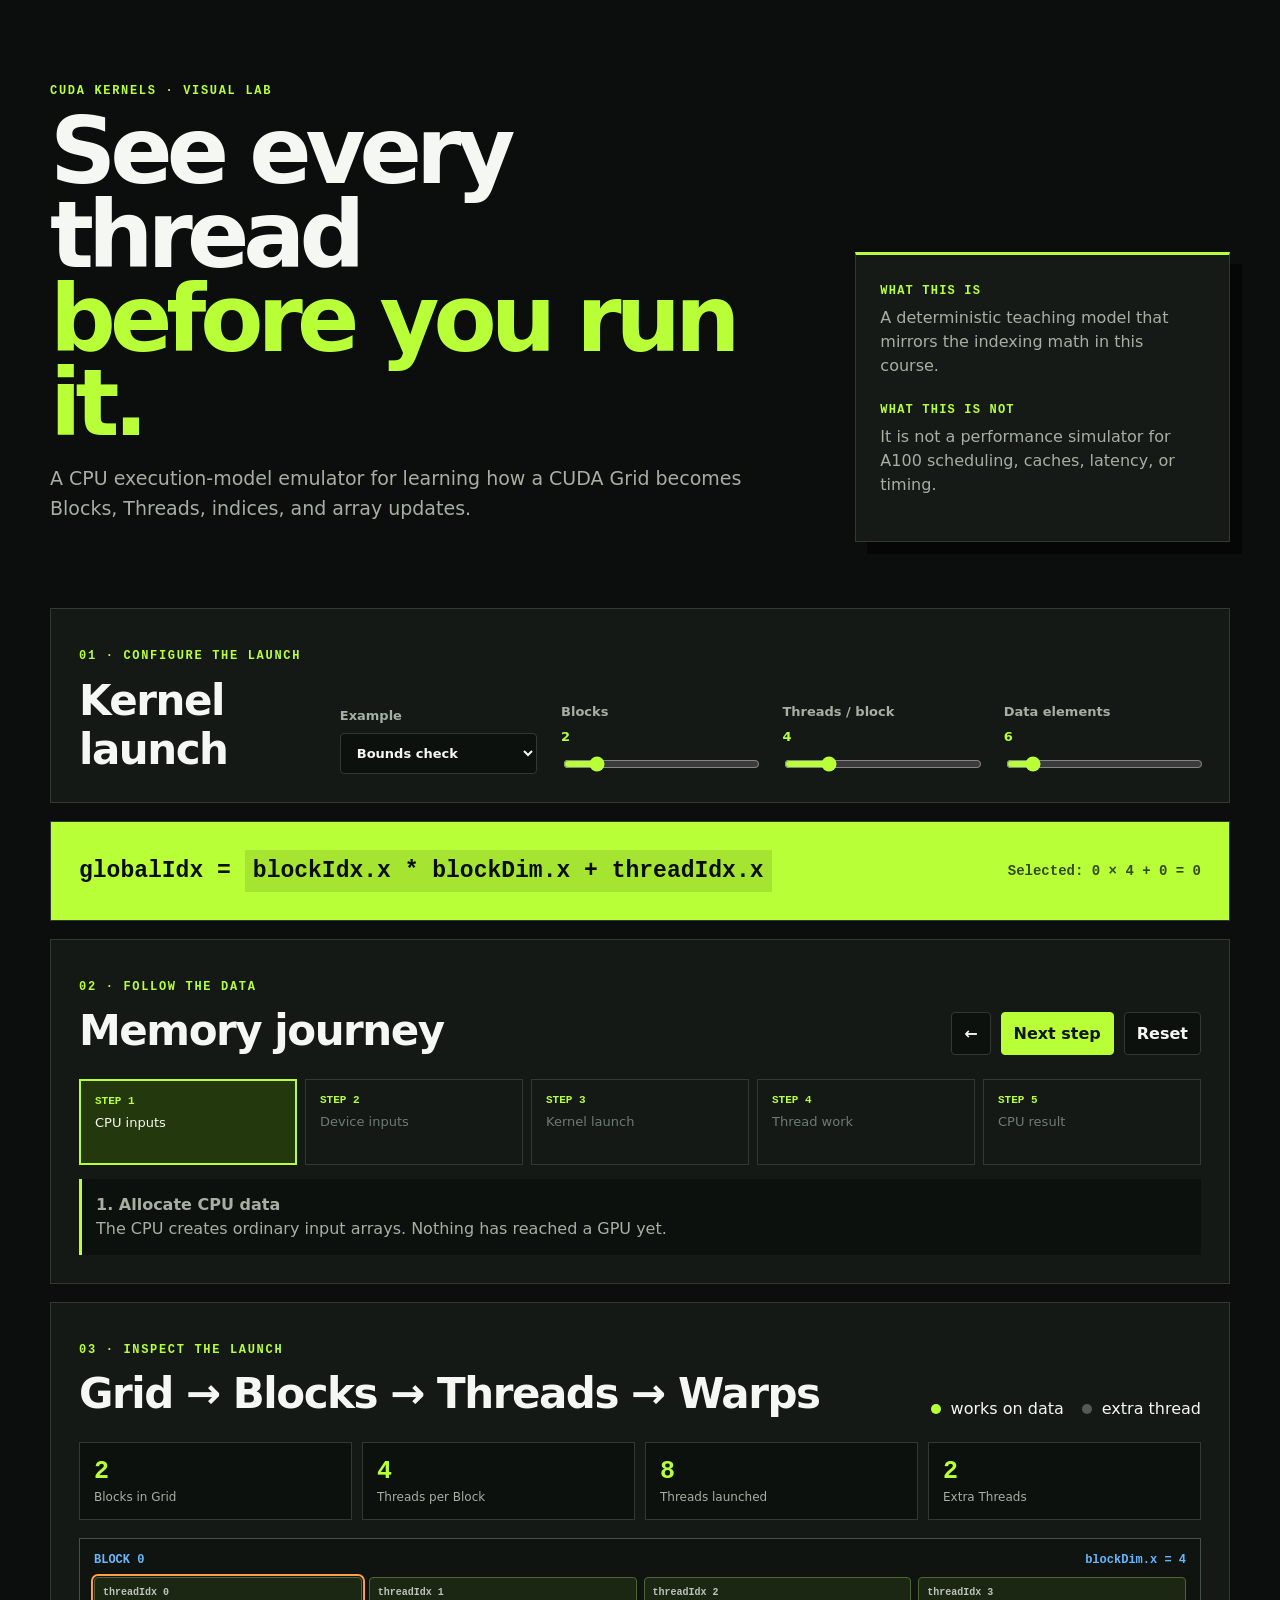
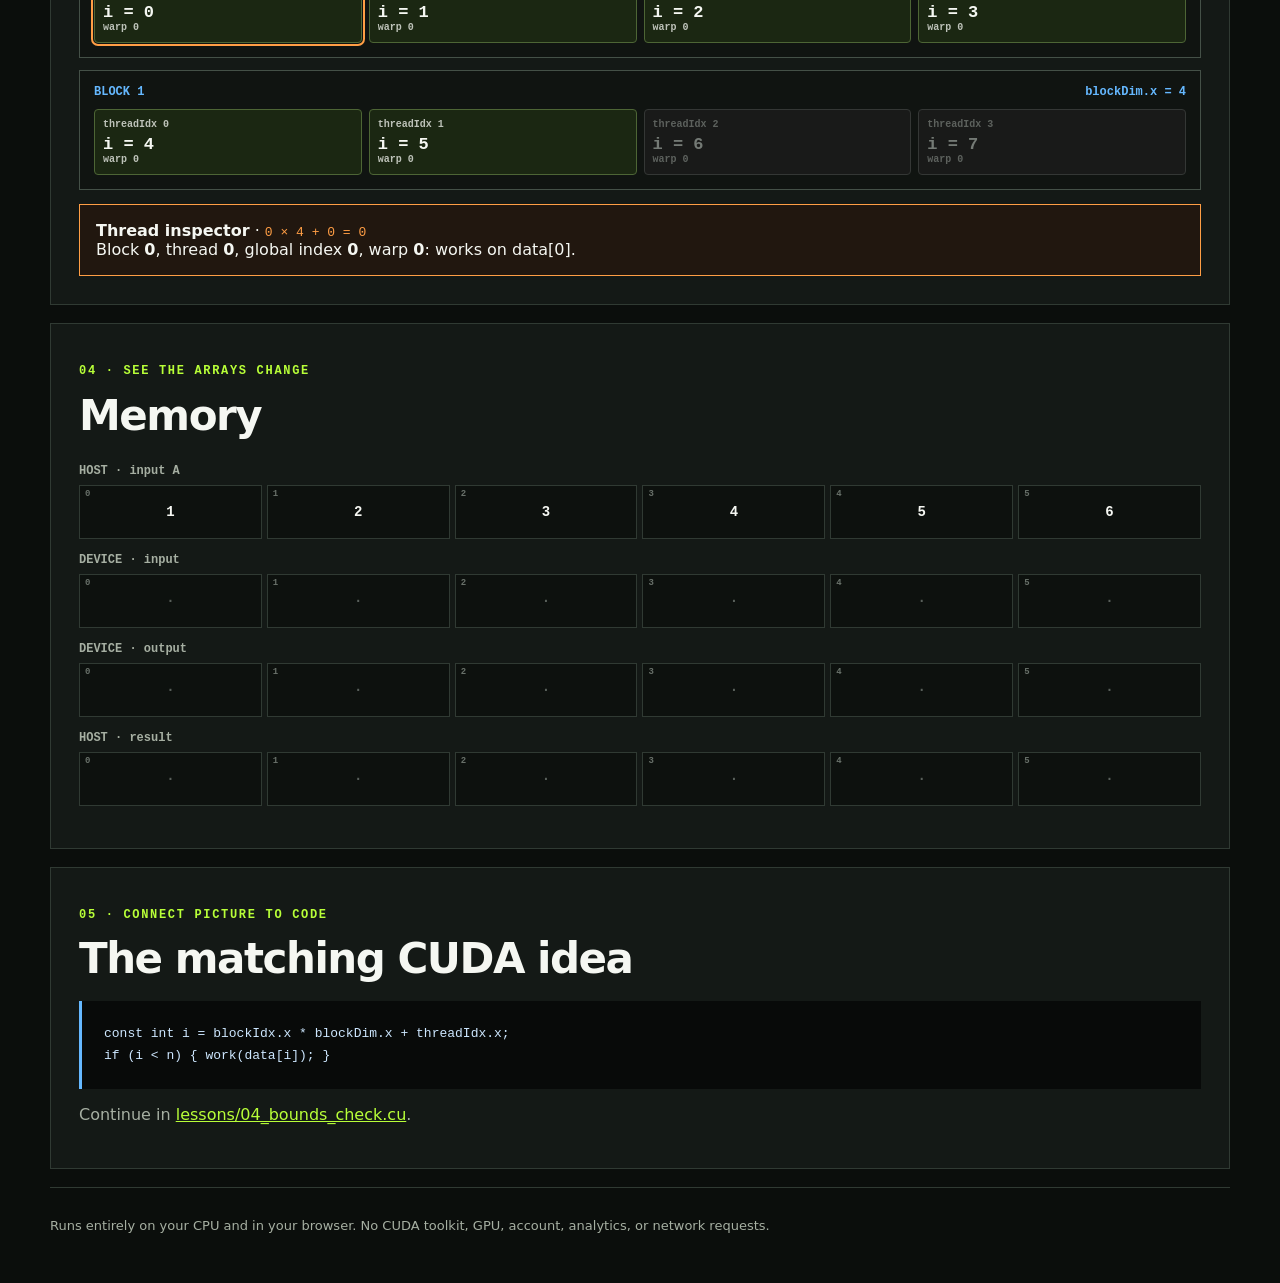
==== visualizer/index.html @ b935546c "feat: add CPU CUDA execution visualizer" ====
<!doctype html>
<html lang="en">
<head>
  <meta charset="utf-8">
  <meta name="viewport" content="width=device-width, initial-scale=1">
  <meta name="description" content="A CPU-only visual guide to CUDA indexing, bounds checks, and memory movement.">
  <title>CUDA Execution Visualizer</title>
  <link rel="stylesheet" href="styles.css">
</head>
<body>
  <header class="hero">
    <div>
      <p class="eyebrow">CUDA KERNELS · VISUAL LAB</p>
      <h1>See every thread<br><span>before you run it.</span></h1>
      <p class="lede">A CPU execution-model emulator for learning how a CUDA Grid becomes Blocks, Threads, indices, and array updates.</p>
    </div>
    <div class="truth-card">
      <strong>What this is</strong>
      <p>A deterministic teaching model that mirrors the indexing math in this course.</p>
      <strong>What this is not</strong>
      <p>It is not a performance simulator for A100 scheduling, caches, latency, or timing.</p>
    </div>
  </header>

  <main>
    <section class="control-panel" aria-labelledby="controls-title">
      <div>
        <p class="section-kicker">01 · Configure the launch</p>
        <h2 id="controls-title">Kernel launch</h2>
      </div>
      <label>Example
        <select id="example">
          <option value="indexing">Global indexing</option>
          <option value="bounds" selected>Bounds check</option>
          <option value="vector-add">Vector addition</option>
          <option value="grid-stride">Grid-stride loop</option>
        </select>
      </label>
      <label>Blocks <output id="blocks-value">2</output>
        <input id="blocks" type="range" min="1" max="8" value="2">
      </label>
      <label>Threads / block <output id="threads-value">4</output>
        <input id="threads" type="range" min="1" max="16" value="4">
      </label>
      <label>Data elements <output id="data-value">6</output>
        <input id="data-size" type="range" min="1" max="48" value="6">
      </label>
    </section>

    <section class="formula-strip" aria-label="CUDA indexing formula">
      <span>globalIdx =</span><code>blockIdx.x * blockDim.x + threadIdx.x</code>
      <div id="formula-example" class="formula-example"></div>
    </section>

    <section class="journey" aria-labelledby="journey-title">
      <div class="section-heading">
        <div><p class="section-kicker">02 · Follow the data</p><h2 id="journey-title">Memory journey</h2></div>
        <div class="step-controls">
          <button id="previous-step" type="button" aria-label="Previous step">←</button>
          <button id="play-step" class="primary" type="button">Next step</button>
          <button id="reset-step" type="button">Reset</button>
        </div>
      </div>
      <ol class="pipeline" id="pipeline"></ol>
      <div class="step-explanation" id="step-explanation" aria-live="polite"></div>
    </section>

    <section class="grid-section" aria-labelledby="grid-title">
      <div class="section-heading">
        <div><p class="section-kicker">03 · Inspect the launch</p><h2 id="grid-title">Grid → Blocks → Threads → Warps</h2></div>
        <div class="legend"><span class="dot active"></span>works on data <span class="dot idle"></span>extra thread</div>
      </div>
      <div class="stats" id="stats"></div>
      <div class="blocks" id="blocks-view"></div>
      <aside class="inspector" id="inspector" aria-live="polite">
        <p>Select a thread to inspect its identifiers and work.</p>
      </aside>
    </section>

    <section class="memory-section" aria-labelledby="memory-title">
      <div class="section-heading">
        <div><p class="section-kicker">04 · See the arrays change</p><h2 id="memory-title">Memory</h2></div>
      </div>
      <div id="memory-view"></div>
    </section>

    <section class="code-section" aria-labelledby="code-title">
      <div><p class="section-kicker">05 · Connect picture to code</p><h2 id="code-title">The matching CUDA idea</h2></div>
      <pre><code id="code-view"></code></pre>
      <p id="lesson-link" class="lesson-link"></p>
    </section>
  </main>

  <footer>Runs entirely on your CPU and in your browser. No CUDA toolkit, GPU, account, analytics, or network requests.</footer>
  <script type="module" src="app.js"></script>
</body>
</html>
---- visualizer/styles.css ----
:root {
  color-scheme: dark;
  --ink: #f5f7f2;
  --muted: #a6afa2;
  --panel: #151a17;
  --line: #303a33;
  --green: #b8ff38;
  --green-dark: #23380d;
  --orange: #ff9e45;
  --blue: #65b8ff;
  --canvas: #0b0e0c;
  font-family: Inter, ui-sans-serif, system-ui, -apple-system, BlinkMacSystemFont, "Segoe UI", sans-serif;
}
* { box-sizing: border-box; }
body { margin: 0; background: var(--canvas); color: var(--ink); }
body::before { content: ""; position: fixed; inset: 0; pointer-events: none; opacity: .25; background-image: linear-gradient(rgba(255,255,255,.025) 1px, transparent 1px), linear-gradient(90deg, rgba(255,255,255,.025) 1px, transparent 1px); background-size: 32px 32px; }
.hero, main, footer { width: min(1180px, calc(100% - 32px)); margin-inline: auto; }
.hero { display: grid; grid-template-columns: 1.6fr .8fr; gap: 56px; align-items: end; padding: 72px 0 48px; }
.eyebrow, .section-kicker { color: var(--green); font: 700 12px/1.2 ui-monospace, monospace; letter-spacing: .14em; text-transform: uppercase; }
h1 { margin: 10px 0 18px; font-size: clamp(48px, 8vw, 92px); line-height: .91; letter-spacing: -.065em; }
h1 span { color: var(--green); }
h2 { margin: 4px 0 0; font-size: clamp(27px, 4vw, 42px); letter-spacing: -.035em; }
.lede { color: var(--muted); max-width: 700px; font-size: 19px; line-height: 1.55; }
.truth-card { border: 1px solid var(--line); border-top: 3px solid var(--green); background: var(--panel); padding: 24px; box-shadow: 12px 12px 0 #050605; }
.truth-card strong { color: var(--green); text-transform: uppercase; font: 700 12px ui-monospace, monospace; letter-spacing: .1em; }
.truth-card p { color: var(--muted); line-height: 1.5; margin: 8px 0 20px; }
section { margin: 18px 0; border: 1px solid var(--line); background: rgba(21,26,23,.94); padding: 28px; }
.control-panel { display: grid; grid-template-columns: 1.2fr repeat(4, 1fr); gap: 24px; align-items: end; }
label { display: grid; gap: 10px; color: var(--muted); font-size: 13px; font-weight: 650; }
output { color: var(--green); float: right; }
select, button { color: var(--ink); background: #0d110e; border: 1px solid var(--line); border-radius: 4px; padding: 11px 12px; font: inherit; }
select:focus, button:focus, input:focus { outline: 2px solid var(--green); outline-offset: 2px; }
input[type="range"] { accent-color: var(--green); width: 100%; }
button { cursor: pointer; font-weight: 700; }
button:hover { border-color: var(--green); }
button.primary { background: var(--green); color: #111609; border-color: var(--green); }
.formula-strip { display: flex; align-items: center; gap: 14px; flex-wrap: wrap; background: var(--green); color: #0a0e07; font: 700 clamp(15px, 2.3vw, 23px) ui-monospace, monospace; }
.formula-strip code { background: rgba(0,0,0,.1); padding: 8px; }
.formula-example { margin-left: auto; font-size: 14px; opacity: .75; }
.section-heading { display: flex; align-items: end; justify-content: space-between; gap: 20px; margin-bottom: 24px; }
.step-controls, .legend { display: flex; align-items: center; gap: 10px; flex-wrap: wrap; }
.pipeline { display: grid; grid-template-columns: repeat(5, 1fr); list-style: none; padding: 0; margin: 0; gap: 8px; }
.pipeline li { min-height: 86px; border: 1px solid var(--line); padding: 14px; color: #707a72; font-size: 13px; }
.pipeline li.complete { border-color: #60723d; color: var(--muted); background: #17200f; }
.pipeline li.current { border: 2px solid var(--green); color: var(--ink); background: var(--green-dark); }
.pipeline .number { display: block; color: var(--green); font: 700 11px ui-monospace, monospace; margin-bottom: 8px; }
.step-explanation { margin-top: 14px; padding: 14px; border-left: 3px solid var(--green); background: #0d110e; color: var(--muted); line-height: 1.5; }
.stats { display: grid; grid-template-columns: repeat(4, 1fr); gap: 10px; margin-bottom: 18px; }
.stat { background: #0d110e; border: 1px solid var(--line); padding: 14px; }
.stat b { display: block; color: var(--green); font: 700 25px ui-monospace, monospace; }
.stat span { color: var(--muted); font-size: 12px; }
.blocks { display: grid; gap: 12px; }
.block { border: 1px solid #445047; padding: 14px; background: #101411; }
.block-header { display: flex; justify-content: space-between; margin-bottom: 10px; font: 700 12px ui-monospace, monospace; color: var(--blue); }
.threads { display: grid; grid-template-columns: repeat(auto-fit, minmax(68px, 1fr)); gap: 7px; }
.thread { min-height: 66px; border: 1px solid #4d6535; background: #1b2712; color: var(--ink); padding: 8px; text-align: left; }
.thread.idle { background: #191a19; border-color: #343735; color: #747a75; }
.thread.selected { outline: 2px solid var(--orange); outline-offset: 1px; }
.thread small, .thread b { display: block; font-family: ui-monospace, monospace; }
.thread small { font-size: 10px; opacity: .75; }
.thread b { font-size: 17px; margin-top: 5px; }
.inspector { margin-top: 14px; border: 1px solid var(--orange); background: #21170f; padding: 16px; min-height: 68px; }
.inspector code { color: var(--orange); }
.dot { width: 10px; height: 10px; display: inline-block; border-radius: 50%; margin-left: 8px; }
.dot.active { background: var(--green); }.dot.idle { background: #545b56; }
.memory-row { margin: 14px 0; }
.memory-label { color: var(--muted); font: 700 12px ui-monospace, monospace; margin-bottom: 7px; }
.cells { display: grid; grid-template-columns: repeat(auto-fit, minmax(48px, 1fr)); gap: 5px; }
.cell { position: relative; min-height: 54px; display: grid; place-items: center; border: 1px solid var(--line); background: #0d110e; font: 700 14px ui-monospace, monospace; }
.cell::after { content: attr(data-index); position: absolute; top: 3px; left: 5px; color: #687069; font-size: 9px; }
.cell.pending { color: #59605b; }.cell.result { border-color: var(--green); color: var(--green); }
pre { margin: 18px 0 0; padding: 22px; overflow: auto; border-left: 3px solid var(--blue); background: #080a09; color: #cde7ff; line-height: 1.7; }
.lesson-link { color: var(--muted); }
.lesson-link a { color: var(--green); }
footer { color: var(--muted); border-top: 1px solid var(--line); padding: 30px 0 50px; font-size: 13px; }
@media (max-width: 900px) { .hero { grid-template-columns: 1fr; gap: 20px; }.control-panel { grid-template-columns: repeat(2, 1fr); }.control-panel > div { grid-column: 1 / -1; }.pipeline { grid-template-columns: 1fr; }.stats { grid-template-columns: repeat(2, 1fr); } }
@media (max-width: 560px) { .hero { padding-top: 42px; }.control-panel { grid-template-columns: 1fr; }.section-heading { align-items: flex-start; flex-direction: column; }.formula-example { width: 100%; margin-left: 0; }.stats { grid-template-columns: 1fr 1fr; } section { padding: 19px; } }
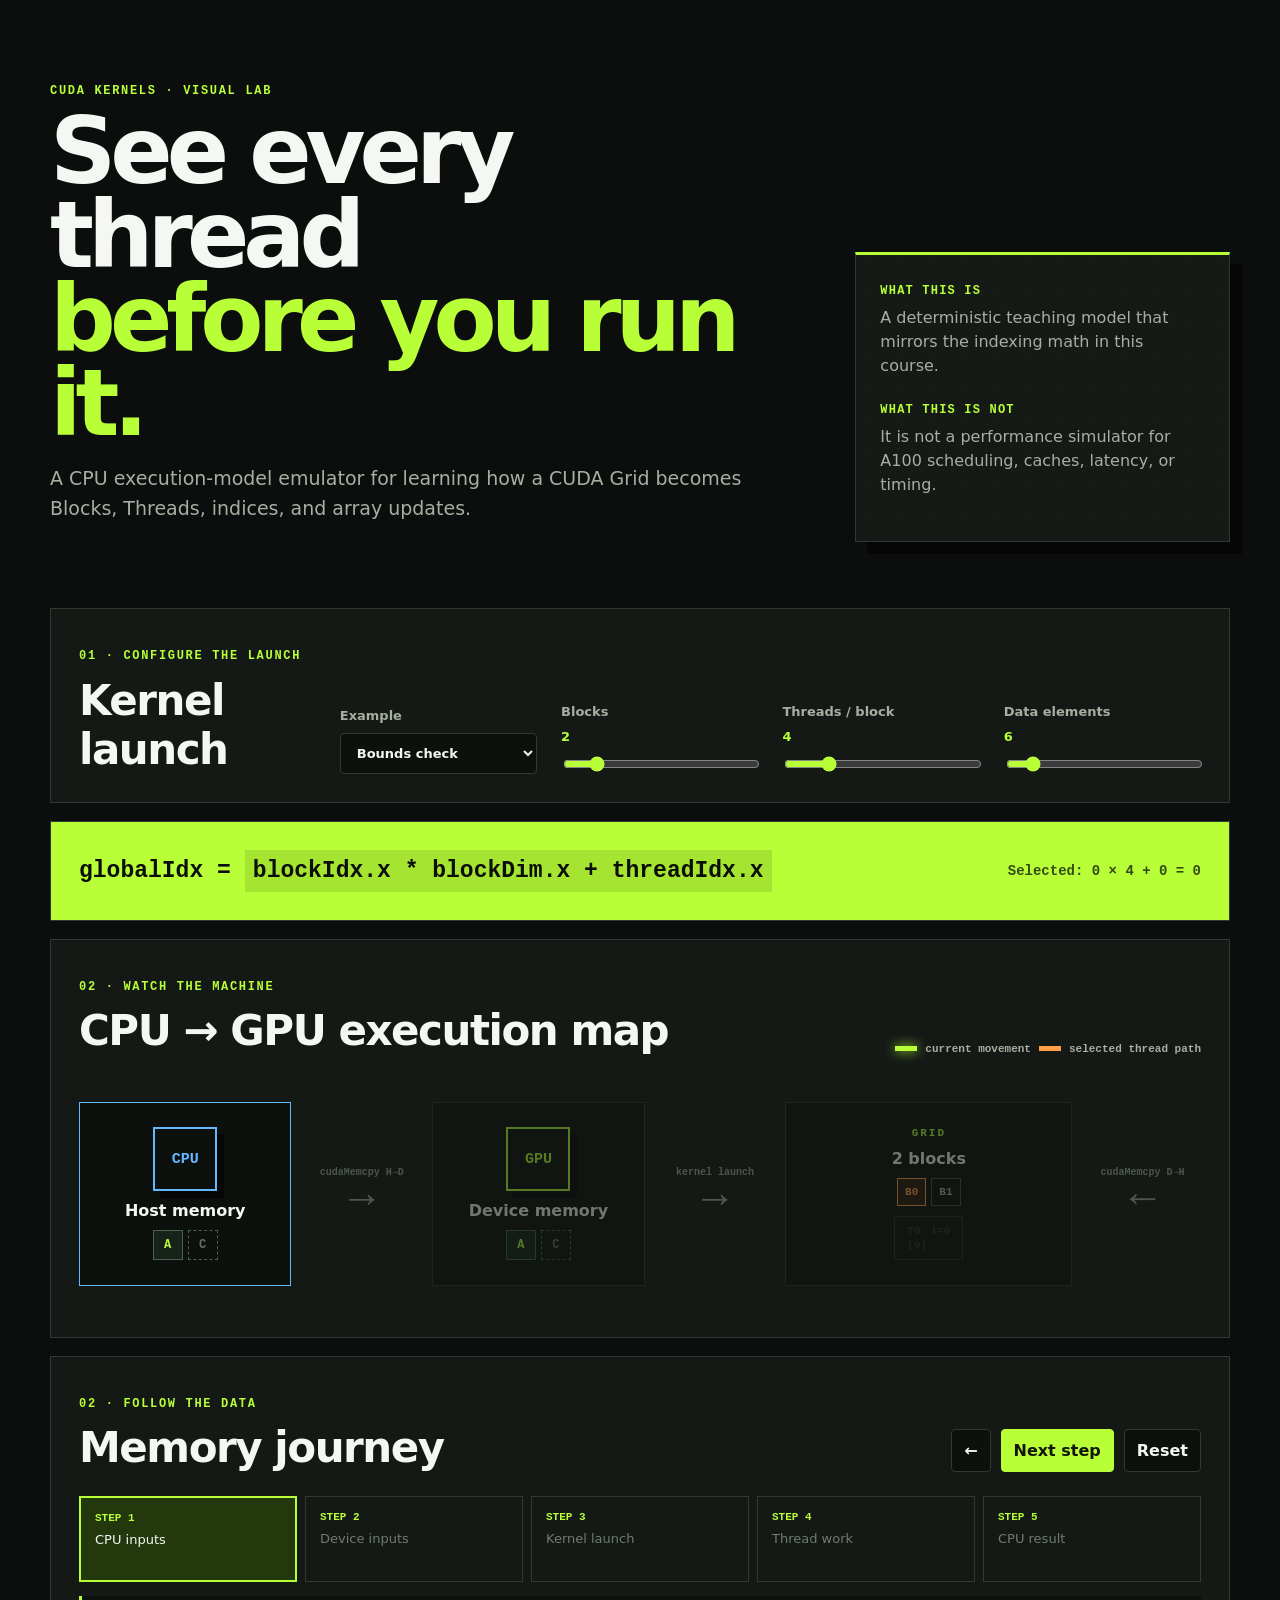
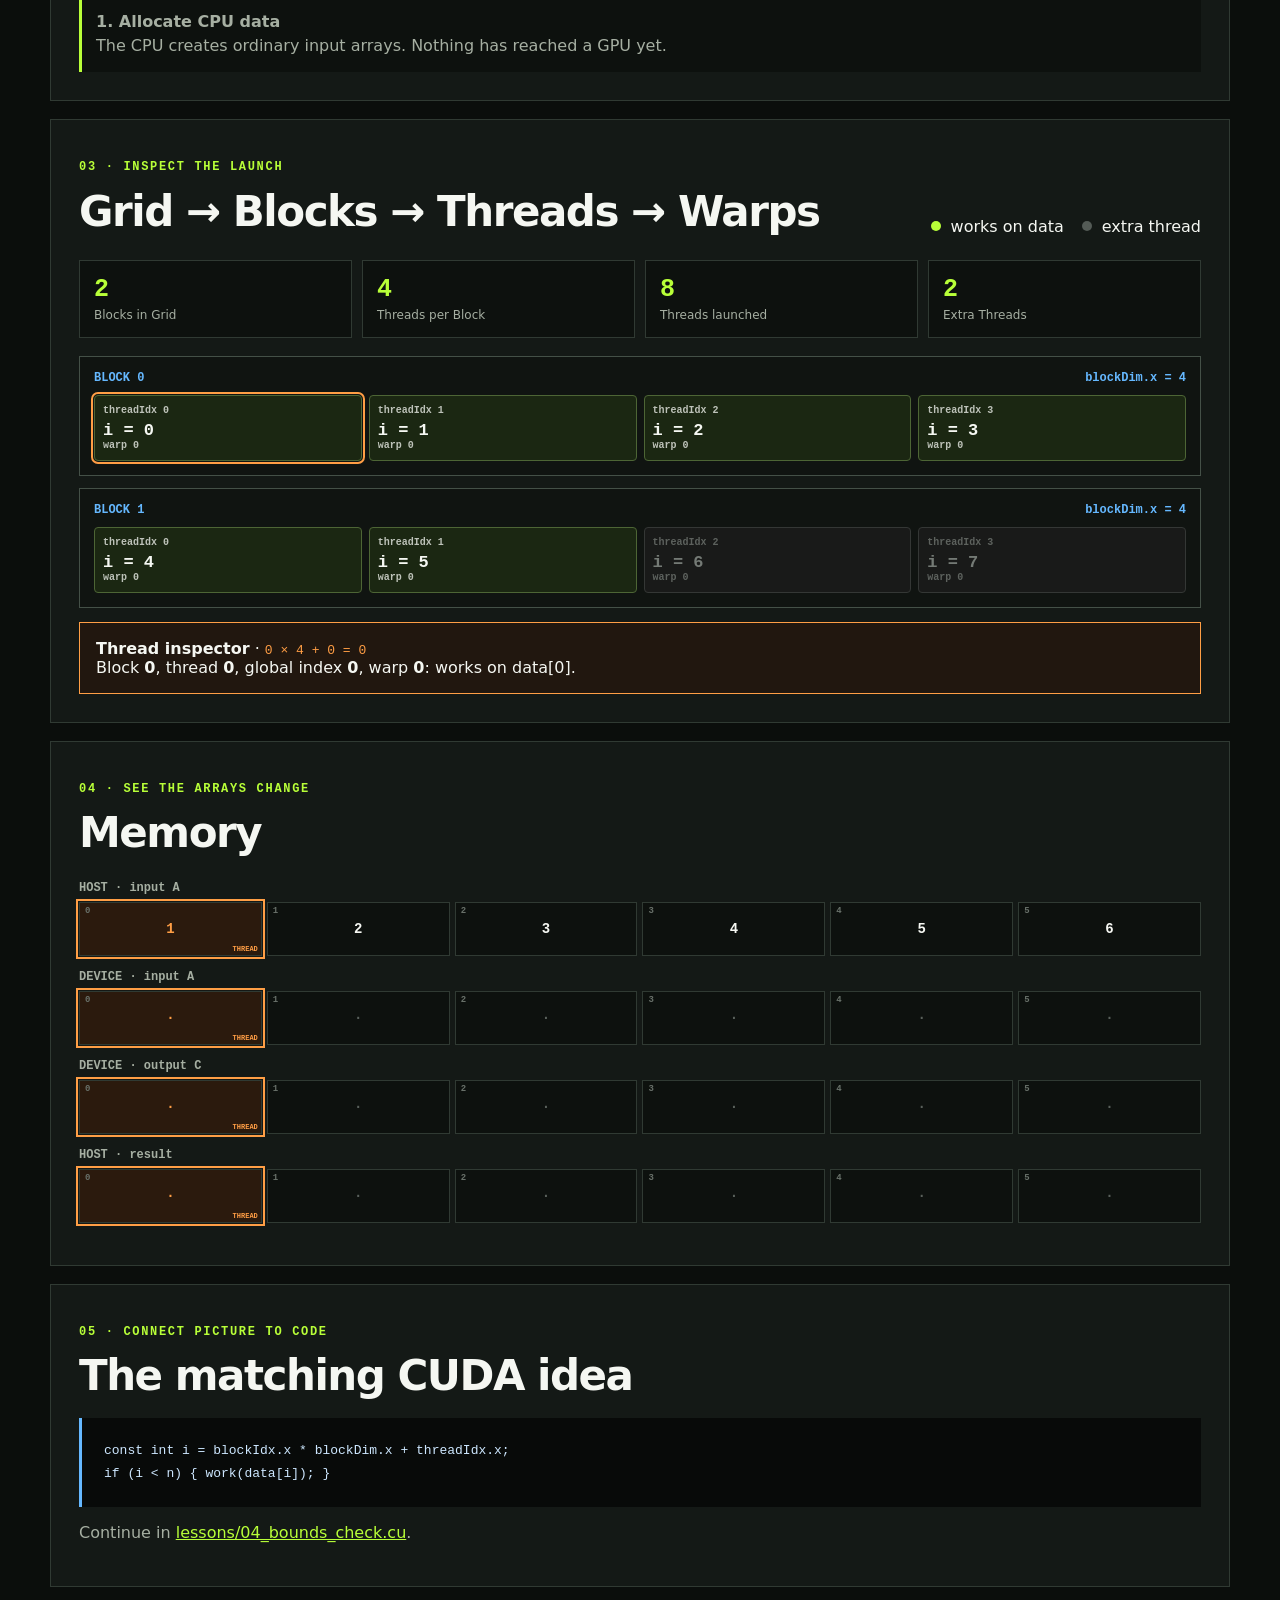
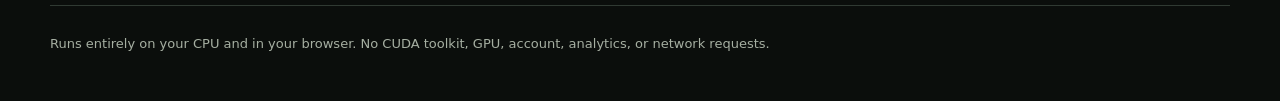
==== commit 6ea6007c: "feat: animate CUDA data and thread flow" ====
--- a/visualizer/index.html
+++ b/visualizer/index.html
@@ -52,6 +52,14 @@
       <div id="formula-example" class="formula-example"></div>
     </section>
 
+    <section class="execution-map" aria-labelledby="map-title">
+      <div class="section-heading">
+        <div><p class="section-kicker">02 · Watch the machine</p><h2 id="map-title">CPU → GPU execution map</h2></div>
+        <div class="visual-key"><span class="pulse-key"></span>current movement <span class="line-key"></span>selected thread path</div>
+      </div>
+      <div class="machine-map" id="machine-map" aria-live="polite"></div>
+    </section>
+
     <section class="journey" aria-labelledby="journey-title">
       <div class="section-heading">
         <div><p class="section-kicker">02 · Follow the data</p><h2 id="journey-title">Memory journey</h2></div>
--- a/visualizer/styles.css
+++ b/visualizer/styles.css
@@ -45,6 +45,35 @@
 .pipeline li.current { border: 2px solid var(--green); color: var(--ink); background: var(--green-dark); }
 .pipeline .number { display: block; color: var(--green); font: 700 11px ui-monospace, monospace; margin-bottom: 8px; }
 .step-explanation { margin-top: 14px; padding: 14px; border-left: 3px solid var(--green); background: #0d110e; color: var(--muted); line-height: 1.5; }
+.visual-key { color: var(--muted); font: 600 11px ui-monospace, monospace; display: flex; align-items: center; gap: 8px; }
+.pulse-key, .line-key { display: inline-block; width: 22px; height: 5px; background: var(--green); box-shadow: 0 0 12px var(--green); }
+.line-key { background: var(--orange); box-shadow: none; }
+.machine-map { display: grid; grid-template-columns: 1fr .55fr 1fr .55fr 1.35fr .55fr; align-items: center; gap: 12px; min-height: 230px; }
+.machine, .map-kernel { min-height: 184px; border: 1px solid var(--line); background: #0d110e; padding: 18px; display: flex; flex-direction: column; align-items: center; justify-content: center; gap: 10px; opacity: .42; transition: opacity .35s, border-color .35s, transform .35s; }
+.cpu-machine { opacity: 1; border-color: var(--blue); }
+.machine.awake, .map-kernel.awake { opacity: 1; border-color: var(--green); box-shadow: inset 0 0 32px rgba(184,255,56,.07); }
+.machine-icon { width: 64px; height: 64px; border: 2px solid currentColor; display: grid; place-items: center; color: var(--blue); font: 800 15px ui-monospace, monospace; box-shadow: 7px 7px 0 #050605; }
+.gpu .machine-icon { color: var(--green); }
+.mini-memory { display: flex; gap: 5px; }
+.mini-memory i { width: 30px; height: 30px; display: grid; place-items: center; background: #172219; border: 1px solid #4b6250; color: var(--green); font: 800 12px ui-monospace, monospace; font-style: normal; }
+.mini-memory .result-mini { color: #667068; border-style: dashed; background: transparent; }
+.mini-memory .result-mini.filled { color: var(--orange); border-color: var(--orange); background: #2d1b0d; animation: result-pop .5s ease; }
+.flow { position: relative; display: flex; flex-direction: column; align-items: center; color: #4d554f; text-align: center; font: 700 10px ui-monospace, monospace; }
+.flow b { font-size: 43px; line-height: 1; }
+.flow::after { content: ""; position: absolute; top: calc(50% + 18px); width: 0; height: 4px; background: var(--green); }
+.flow.active-flow { color: var(--green); text-shadow: 0 0 14px rgba(184,255,56,.5); }
+.flow.active-flow::after { animation: data-travel 1.1s ease-in-out infinite; }
+.map-kernel small { color: var(--green); font: 800 11px ui-monospace, monospace; letter-spacing: .18em; }
+.map-blocks { display: flex; flex-wrap: wrap; justify-content: center; gap: 5px; }
+.map-blocks i { font-style: normal; border: 1px solid #485049; padding: 7px; color: var(--muted); font: 700 11px ui-monospace, monospace; }
+.map-blocks i.chosen { border-color: var(--orange); color: var(--orange); background: #2b1a0d; }
+.map-thread { display: grid; grid-template-columns: auto auto; gap: 2px 10px; opacity: .2; border: 1px solid var(--orange); padding: 8px 12px; color: var(--orange); font: 700 11px ui-monospace, monospace; }
+.map-thread em { grid-column: 1 / -1; font-style: normal; color: var(--muted); }
+.map-thread.awake { opacity: 1; }
+.map-thread.executing { animation: thread-work .8s ease-in-out infinite alternate; }
+@keyframes data-travel { 0% { width: 0; transform: translateX(-25px); } 55% { width: 45px; } 100% { width: 0; transform: translateX(25px); } }
+@keyframes thread-work { to { transform: translateY(-3px); box-shadow: 0 0 18px rgba(255,158,69,.35); } }
+@keyframes result-pop { 50% { transform: scale(1.25); } }
 .stats { display: grid; grid-template-columns: repeat(4, 1fr); gap: 10px; margin-bottom: 18px; }
 .stat { background: #0d110e; border: 1px solid var(--line); padding: 14px; }
 .stat b { display: block; color: var(--green); font: 700 25px ui-monospace, monospace; }
@@ -69,9 +98,11 @@
 .cell { position: relative; min-height: 54px; display: grid; place-items: center; border: 1px solid var(--line); background: #0d110e; font: 700 14px ui-monospace, monospace; }
 .cell::after { content: attr(data-index); position: absolute; top: 3px; left: 5px; color: #687069; font-size: 9px; }
 .cell.pending { color: #59605b; }.cell.result { border-color: var(--green); color: var(--green); }
+.cell.thread-target { outline: 2px solid var(--orange); outline-offset: 1px; background: #2b1a0d; color: var(--orange); z-index: 1; }
+.cell.thread-target::before { content: "THREAD"; position: absolute; bottom: 2px; right: 3px; font-size: 7px; color: var(--orange); }
 pre { margin: 18px 0 0; padding: 22px; overflow: auto; border-left: 3px solid var(--blue); background: #080a09; color: #cde7ff; line-height: 1.7; }
 .lesson-link { color: var(--muted); }
 .lesson-link a { color: var(--green); }
 footer { color: var(--muted); border-top: 1px solid var(--line); padding: 30px 0 50px; font-size: 13px; }
-@media (max-width: 900px) { .hero { grid-template-columns: 1fr; gap: 20px; }.control-panel { grid-template-columns: repeat(2, 1fr); }.control-panel > div { grid-column: 1 / -1; }.pipeline { grid-template-columns: 1fr; }.stats { grid-template-columns: repeat(2, 1fr); } }
+@media (max-width: 900px) { .hero { grid-template-columns: 1fr; gap: 20px; }.control-panel { grid-template-columns: repeat(2, 1fr); }.control-panel > div { grid-column: 1 / -1; }.machine-map { grid-template-columns: 1fr; }.flow { min-height: 55px; justify-content: center; }.flow b { transform: rotate(90deg); }.flow.reverse b { transform: rotate(-90deg); }.pipeline { grid-template-columns: 1fr; }.stats { grid-template-columns: repeat(2, 1fr); } }
 @media (max-width: 560px) { .hero { padding-top: 42px; }.control-panel { grid-template-columns: 1fr; }.section-heading { align-items: flex-start; flex-direction: column; }.formula-example { width: 100%; margin-left: 0; }.stats { grid-template-columns: 1fr 1fr; } section { padding: 19px; } }
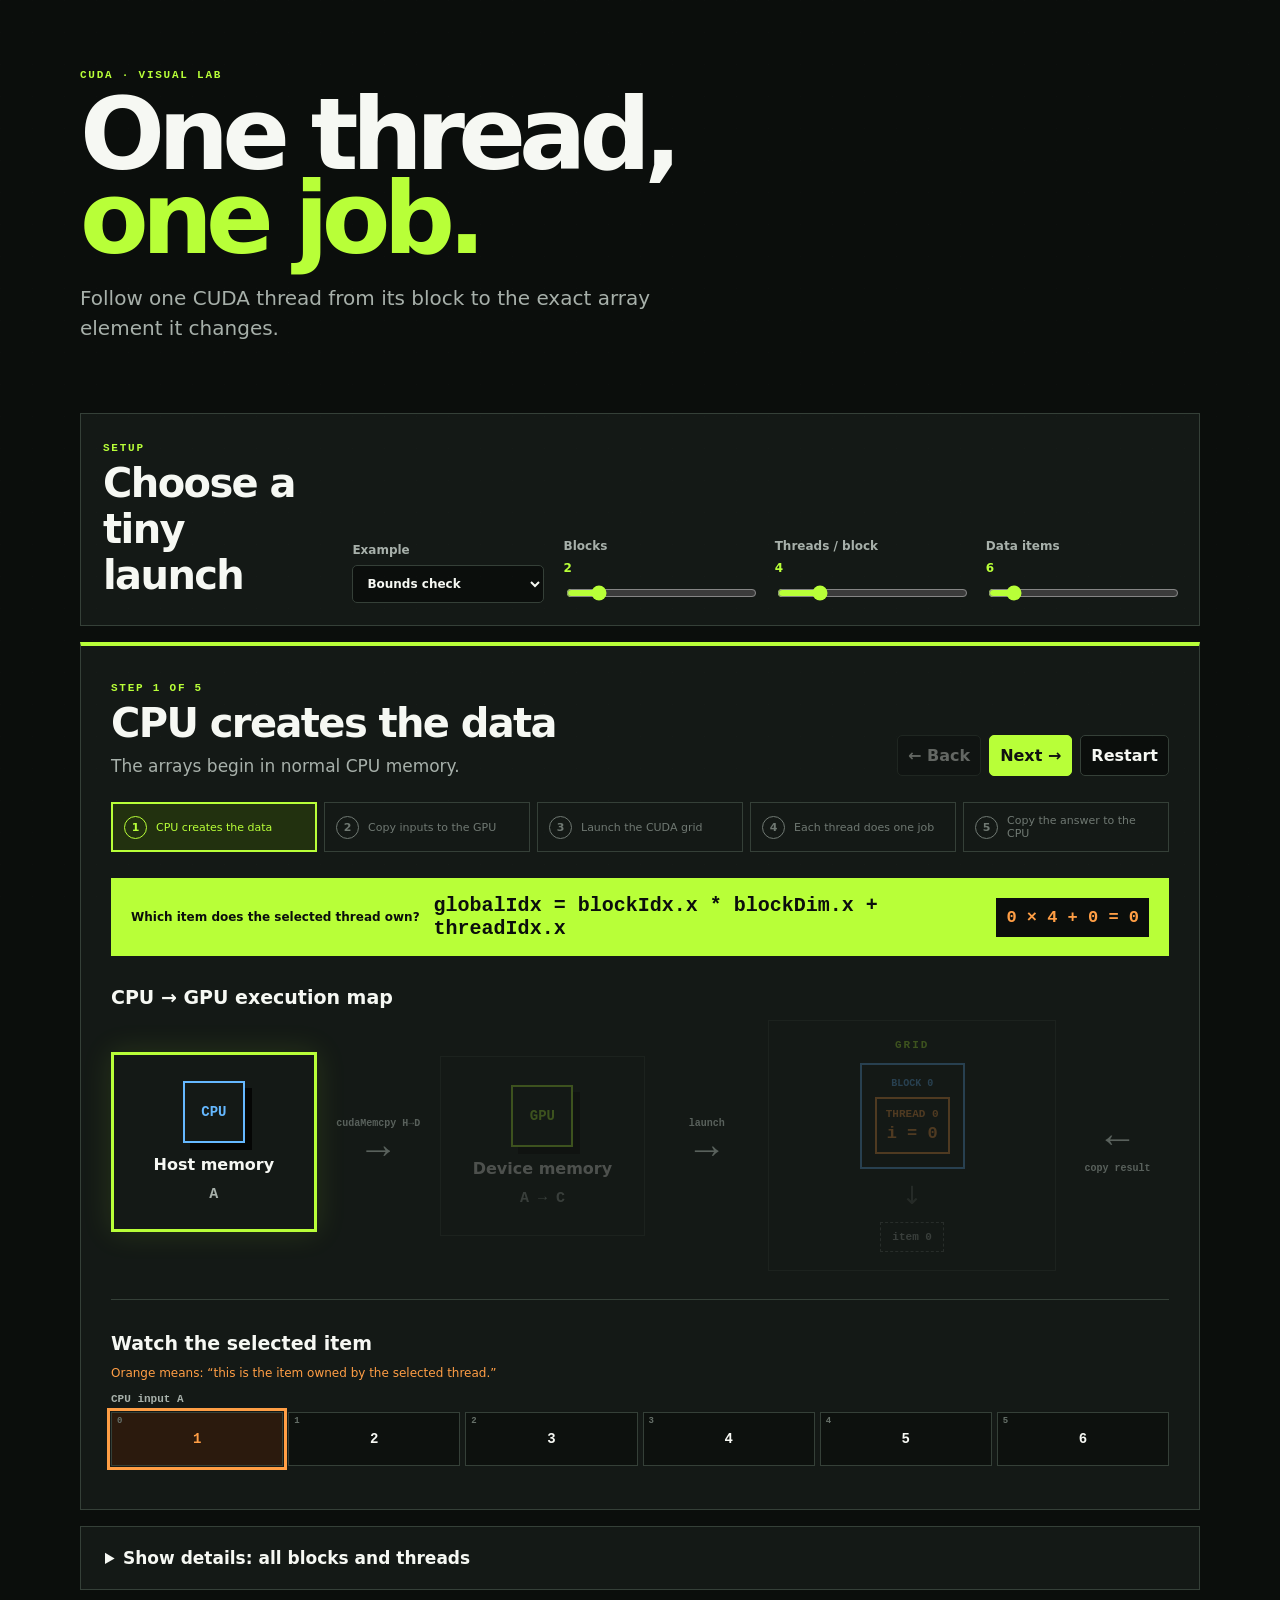
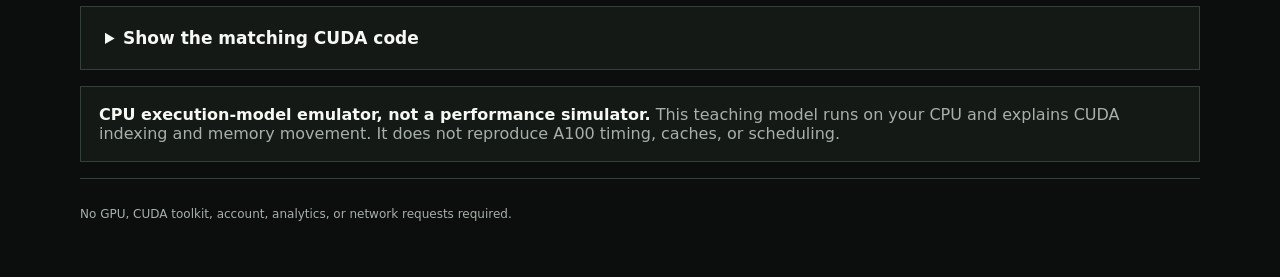
==== commit 0bcf314c: "refactor: simplify CUDA visualizer learning flow" ====
--- a/visualizer/index.html
+++ b/visualizer/index.html
@@ -4,30 +4,19 @@
   <meta charset="utf-8">
   <meta name="viewport" content="width=device-width, initial-scale=1">
   <meta name="description" content="A CPU-only visual guide to CUDA indexing, bounds checks, and memory movement.">
-  <title>CUDA Execution Visualizer</title>
+  <title>CUDA Thread Visualizer</title>
   <link rel="stylesheet" href="styles.css">
 </head>
 <body>
   <header class="hero">
-    <div>
-      <p class="eyebrow">CUDA KERNELS · VISUAL LAB</p>
-      <h1>See every thread<br><span>before you run it.</span></h1>
-      <p class="lede">A CPU execution-model emulator for learning how a CUDA Grid becomes Blocks, Threads, indices, and array updates.</p>
-    </div>
-    <div class="truth-card">
-      <strong>What this is</strong>
-      <p>A deterministic teaching model that mirrors the indexing math in this course.</p>
-      <strong>What this is not</strong>
-      <p>It is not a performance simulator for A100 scheduling, caches, latency, or timing.</p>
-    </div>
+    <p class="eyebrow">CUDA · VISUAL LAB</p>
+    <h1>One thread,<br><span>one job.</span></h1>
+    <p>Follow one CUDA thread from its block to the exact array element it changes.</p>
   </header>
 
   <main>
-    <section class="control-panel" aria-labelledby="controls-title">
-      <div>
-        <p class="section-kicker">01 · Configure the launch</p>
-        <h2 id="controls-title">Kernel launch</h2>
-      </div>
+    <section class="controls" aria-labelledby="controls-title">
+      <div><span class="step-label">SETUP</span><h2 id="controls-title">Choose a tiny launch</h2></div>
       <label>Example
         <select id="example">
           <option value="indexing">Global indexing</option>
@@ -36,70 +25,68 @@
           <option value="grid-stride">Grid-stride loop</option>
         </select>
       </label>
-      <label>Blocks <output id="blocks-value">2</output>
-        <input id="blocks" type="range" min="1" max="8" value="2">
-      </label>
-      <label>Threads / block <output id="threads-value">4</output>
-        <input id="threads" type="range" min="1" max="16" value="4">
-      </label>
-      <label>Data elements <output id="data-value">6</output>
-        <input id="data-size" type="range" min="1" max="48" value="6">
-      </label>
+      <label>Blocks <output id="blocks-value">2</output><input id="blocks" type="range" min="1" max="8" value="2"></label>
+      <label>Threads / block <output id="threads-value">4</output><input id="threads" type="range" min="1" max="16" value="4"></label>
+      <label>Data items <output id="data-value">6</output><input id="data-size" type="range" min="1" max="48" value="6"></label>
     </section>
 
-    <section class="formula-strip" aria-label="CUDA indexing formula">
-      <span>globalIdx =</span><code>blockIdx.x * blockDim.x + threadIdx.x</code>
-      <div id="formula-example" class="formula-example"></div>
+    <section id="story-canvas" class="story-canvas" aria-labelledby="step-title">
+      <div class="story-top">
+        <div>
+          <span class="step-label" id="step-number">STEP 1 OF 5</span>
+          <h2 id="step-title">CPU creates the data</h2>
+          <p id="step-explanation" aria-live="polite"></p>
+        </div>
+        <div class="step-controls">
+          <button id="previous-step" type="button" aria-label="Previous step">← Back</button>
+          <button id="play-step" class="primary" type="button">Next →</button>
+          <button id="reset-step" type="button">Restart</button>
+        </div>
+      </div>
+
+      <ol class="pipeline" id="pipeline" aria-label="Five execution steps"></ol>
+
+      <div class="big-formula">
+        <span>Which item does the selected thread own?</span>
+        <code>globalIdx = blockIdx.x * blockDim.x + threadIdx.x</code>
+        <strong id="formula-example"></strong>
+      </div>
+
+      <h3>CPU → GPU execution map</h3>
+      <div class="machine-map" id="machine-map" aria-live="polite"></div>
+
+      <div class="memory-story">
+        <h3>Watch the selected item</h3>
+        <p class="hint">Orange means: “this is the item owned by the selected thread.”</p>
+        <div id="memory-view"></div>
+      </div>
     </section>
 
-    <section class="execution-map" aria-labelledby="map-title">
-      <div class="section-heading">
-        <div><p class="section-kicker">02 · Watch the machine</p><h2 id="map-title">CPU → GPU execution map</h2></div>
-        <div class="visual-key"><span class="pulse-key"></span>current movement <span class="line-key"></span>selected thread path</div>
+    <details class="details-panel">
+      <summary>Show details: all blocks and threads</summary>
+      <div class="details-body">
+        <div class="details-heading">
+          <div><span class="step-label">EXPLORE</span><h2>Click a different thread</h2></div>
+          <div class="legend"><span class="dot active"></span>does work <span class="dot idle"></span>extra</div>
+        </div>
+        <div class="stats" id="stats"></div>
+        <div class="blocks" id="blocks-view"></div>
+        <aside class="inspector" id="inspector"><p>Select a thread to inspect it.</p></aside>
       </div>
-      <div class="machine-map" id="machine-map" aria-live="polite"></div>
-    </section>
+    </details>
 
-    <section class="journey" aria-labelledby="journey-title">
-      <div class="section-heading">
-        <div><p class="section-kicker">02 · Follow the data</p><h2 id="journey-title">Memory journey</h2></div>
-        <div class="step-controls">
-          <button id="previous-step" type="button" aria-label="Previous step">←</button>
-          <button id="play-step" class="primary" type="button">Next step</button>
-          <button id="reset-step" type="button">Reset</button>
-        </div>
+    <details class="details-panel code-details">
+      <summary>Show the matching CUDA code</summary>
+      <div class="details-body">
+        <pre><code id="code-view"></code></pre>
+        <p id="lesson-link" class="lesson-link"></p>
       </div>
-      <ol class="pipeline" id="pipeline"></ol>
-      <div class="step-explanation" id="step-explanation" aria-live="polite"></div>
-    </section>
+    </details>
 
-    <section class="grid-section" aria-labelledby="grid-title">
-      <div class="section-heading">
-        <div><p class="section-kicker">03 · Inspect the launch</p><h2 id="grid-title">Grid → Blocks → Threads → Warps</h2></div>
-        <div class="legend"><span class="dot active"></span>works on data <span class="dot idle"></span>extra thread</div>
-      </div>
-      <div class="stats" id="stats"></div>
-      <div class="blocks" id="blocks-view"></div>
-      <aside class="inspector" id="inspector" aria-live="polite">
-        <p>Select a thread to inspect its identifiers and work.</p>
-      </aside>
-    </section>
-
-    <section class="memory-section" aria-labelledby="memory-title">
-      <div class="section-heading">
-        <div><p class="section-kicker">04 · See the arrays change</p><h2 id="memory-title">Memory</h2></div>
-      </div>
-      <div id="memory-view"></div>
-    </section>
-
-    <section class="code-section" aria-labelledby="code-title">
-      <div><p class="section-kicker">05 · Connect picture to code</p><h2 id="code-title">The matching CUDA idea</h2></div>
-      <pre><code id="code-view"></code></pre>
-      <p id="lesson-link" class="lesson-link"></p>
-    </section>
+    <aside class="truth-note"><strong>CPU execution-model emulator, not a performance simulator.</strong> This teaching model runs on your CPU and explains CUDA indexing and memory movement. It does not reproduce A100 timing, caches, or scheduling.</aside>
   </main>
 
-  <footer>Runs entirely on your CPU and in your browser. No CUDA toolkit, GPU, account, analytics, or network requests.</footer>
+  <footer>No GPU, CUDA toolkit, account, analytics, or network requests required.</footer>
   <script type="module" src="app.js"></script>
 </body>
 </html>
--- a/visualizer/styles.css
+++ b/visualizer/styles.css
@@ -1,108 +1 @@
-:root {
-  color-scheme: dark;
-  --ink: #f5f7f2;
-  --muted: #a6afa2;
-  --panel: #151a17;
-  --line: #303a33;
-  --green: #b8ff38;
-  --green-dark: #23380d;
-  --orange: #ff9e45;
-  --blue: #65b8ff;
-  --canvas: #0b0e0c;
-  font-family: Inter, ui-sans-serif, system-ui, -apple-system, BlinkMacSystemFont, "Segoe UI", sans-serif;
-}
-* { box-sizing: border-box; }
-body { margin: 0; background: var(--canvas); color: var(--ink); }
-body::before { content: ""; position: fixed; inset: 0; pointer-events: none; opacity: .25; background-image: linear-gradient(rgba(255,255,255,.025) 1px, transparent 1px), linear-gradient(90deg, rgba(255,255,255,.025) 1px, transparent 1px); background-size: 32px 32px; }
-.hero, main, footer { width: min(1180px, calc(100% - 32px)); margin-inline: auto; }
-.hero { display: grid; grid-template-columns: 1.6fr .8fr; gap: 56px; align-items: end; padding: 72px 0 48px; }
-.eyebrow, .section-kicker { color: var(--green); font: 700 12px/1.2 ui-monospace, monospace; letter-spacing: .14em; text-transform: uppercase; }
-h1 { margin: 10px 0 18px; font-size: clamp(48px, 8vw, 92px); line-height: .91; letter-spacing: -.065em; }
-h1 span { color: var(--green); }
-h2 { margin: 4px 0 0; font-size: clamp(27px, 4vw, 42px); letter-spacing: -.035em; }
-.lede { color: var(--muted); max-width: 700px; font-size: 19px; line-height: 1.55; }
-.truth-card { border: 1px solid var(--line); border-top: 3px solid var(--green); background: var(--panel); padding: 24px; box-shadow: 12px 12px 0 #050605; }
-.truth-card strong { color: var(--green); text-transform: uppercase; font: 700 12px ui-monospace, monospace; letter-spacing: .1em; }
-.truth-card p { color: var(--muted); line-height: 1.5; margin: 8px 0 20px; }
-section { margin: 18px 0; border: 1px solid var(--line); background: rgba(21,26,23,.94); padding: 28px; }
-.control-panel { display: grid; grid-template-columns: 1.2fr repeat(4, 1fr); gap: 24px; align-items: end; }
-label { display: grid; gap: 10px; color: var(--muted); font-size: 13px; font-weight: 650; }
-output { color: var(--green); float: right; }
-select, button { color: var(--ink); background: #0d110e; border: 1px solid var(--line); border-radius: 4px; padding: 11px 12px; font: inherit; }
-select:focus, button:focus, input:focus { outline: 2px solid var(--green); outline-offset: 2px; }
-input[type="range"] { accent-color: var(--green); width: 100%; }
-button { cursor: pointer; font-weight: 700; }
-button:hover { border-color: var(--green); }
-button.primary { background: var(--green); color: #111609; border-color: var(--green); }
-.formula-strip { display: flex; align-items: center; gap: 14px; flex-wrap: wrap; background: var(--green); color: #0a0e07; font: 700 clamp(15px, 2.3vw, 23px) ui-monospace, monospace; }
-.formula-strip code { background: rgba(0,0,0,.1); padding: 8px; }
-.formula-example { margin-left: auto; font-size: 14px; opacity: .75; }
-.section-heading { display: flex; align-items: end; justify-content: space-between; gap: 20px; margin-bottom: 24px; }
-.step-controls, .legend { display: flex; align-items: center; gap: 10px; flex-wrap: wrap; }
-.pipeline { display: grid; grid-template-columns: repeat(5, 1fr); list-style: none; padding: 0; margin: 0; gap: 8px; }
-.pipeline li { min-height: 86px; border: 1px solid var(--line); padding: 14px; color: #707a72; font-size: 13px; }
-.pipeline li.complete { border-color: #60723d; color: var(--muted); background: #17200f; }
-.pipeline li.current { border: 2px solid var(--green); color: var(--ink); background: var(--green-dark); }
-.pipeline .number { display: block; color: var(--green); font: 700 11px ui-monospace, monospace; margin-bottom: 8px; }
-.step-explanation { margin-top: 14px; padding: 14px; border-left: 3px solid var(--green); background: #0d110e; color: var(--muted); line-height: 1.5; }
-.visual-key { color: var(--muted); font: 600 11px ui-monospace, monospace; display: flex; align-items: center; gap: 8px; }
-.pulse-key, .line-key { display: inline-block; width: 22px; height: 5px; background: var(--green); box-shadow: 0 0 12px var(--green); }
-.line-key { background: var(--orange); box-shadow: none; }
-.machine-map { display: grid; grid-template-columns: 1fr .55fr 1fr .55fr 1.35fr .55fr; align-items: center; gap: 12px; min-height: 230px; }
-.machine, .map-kernel { min-height: 184px; border: 1px solid var(--line); background: #0d110e; padding: 18px; display: flex; flex-direction: column; align-items: center; justify-content: center; gap: 10px; opacity: .42; transition: opacity .35s, border-color .35s, transform .35s; }
-.cpu-machine { opacity: 1; border-color: var(--blue); }
-.machine.awake, .map-kernel.awake { opacity: 1; border-color: var(--green); box-shadow: inset 0 0 32px rgba(184,255,56,.07); }
-.machine-icon { width: 64px; height: 64px; border: 2px solid currentColor; display: grid; place-items: center; color: var(--blue); font: 800 15px ui-monospace, monospace; box-shadow: 7px 7px 0 #050605; }
-.gpu .machine-icon { color: var(--green); }
-.mini-memory { display: flex; gap: 5px; }
-.mini-memory i { width: 30px; height: 30px; display: grid; place-items: center; background: #172219; border: 1px solid #4b6250; color: var(--green); font: 800 12px ui-monospace, monospace; font-style: normal; }
-.mini-memory .result-mini { color: #667068; border-style: dashed; background: transparent; }
-.mini-memory .result-mini.filled { color: var(--orange); border-color: var(--orange); background: #2d1b0d; animation: result-pop .5s ease; }
-.flow { position: relative; display: flex; flex-direction: column; align-items: center; color: #4d554f; text-align: center; font: 700 10px ui-monospace, monospace; }
-.flow b { font-size: 43px; line-height: 1; }
-.flow::after { content: ""; position: absolute; top: calc(50% + 18px); width: 0; height: 4px; background: var(--green); }
-.flow.active-flow { color: var(--green); text-shadow: 0 0 14px rgba(184,255,56,.5); }
-.flow.active-flow::after { animation: data-travel 1.1s ease-in-out infinite; }
-.map-kernel small { color: var(--green); font: 800 11px ui-monospace, monospace; letter-spacing: .18em; }
-.map-blocks { display: flex; flex-wrap: wrap; justify-content: center; gap: 5px; }
-.map-blocks i { font-style: normal; border: 1px solid #485049; padding: 7px; color: var(--muted); font: 700 11px ui-monospace, monospace; }
-.map-blocks i.chosen { border-color: var(--orange); color: var(--orange); background: #2b1a0d; }
-.map-thread { display: grid; grid-template-columns: auto auto; gap: 2px 10px; opacity: .2; border: 1px solid var(--orange); padding: 8px 12px; color: var(--orange); font: 700 11px ui-monospace, monospace; }
-.map-thread em { grid-column: 1 / -1; font-style: normal; color: var(--muted); }
-.map-thread.awake { opacity: 1; }
-.map-thread.executing { animation: thread-work .8s ease-in-out infinite alternate; }
-@keyframes data-travel { 0% { width: 0; transform: translateX(-25px); } 55% { width: 45px; } 100% { width: 0; transform: translateX(25px); } }
-@keyframes thread-work { to { transform: translateY(-3px); box-shadow: 0 0 18px rgba(255,158,69,.35); } }
-@keyframes result-pop { 50% { transform: scale(1.25); } }
-.stats { display: grid; grid-template-columns: repeat(4, 1fr); gap: 10px; margin-bottom: 18px; }
-.stat { background: #0d110e; border: 1px solid var(--line); padding: 14px; }
-.stat b { display: block; color: var(--green); font: 700 25px ui-monospace, monospace; }
-.stat span { color: var(--muted); font-size: 12px; }
-.blocks { display: grid; gap: 12px; }
-.block { border: 1px solid #445047; padding: 14px; background: #101411; }
-.block-header { display: flex; justify-content: space-between; margin-bottom: 10px; font: 700 12px ui-monospace, monospace; color: var(--blue); }
-.threads { display: grid; grid-template-columns: repeat(auto-fit, minmax(68px, 1fr)); gap: 7px; }
-.thread { min-height: 66px; border: 1px solid #4d6535; background: #1b2712; color: var(--ink); padding: 8px; text-align: left; }
-.thread.idle { background: #191a19; border-color: #343735; color: #747a75; }
-.thread.selected { outline: 2px solid var(--orange); outline-offset: 1px; }
-.thread small, .thread b { display: block; font-family: ui-monospace, monospace; }
-.thread small { font-size: 10px; opacity: .75; }
-.thread b { font-size: 17px; margin-top: 5px; }
-.inspector { margin-top: 14px; border: 1px solid var(--orange); background: #21170f; padding: 16px; min-height: 68px; }
-.inspector code { color: var(--orange); }
-.dot { width: 10px; height: 10px; display: inline-block; border-radius: 50%; margin-left: 8px; }
-.dot.active { background: var(--green); }.dot.idle { background: #545b56; }
-.memory-row { margin: 14px 0; }
-.memory-label { color: var(--muted); font: 700 12px ui-monospace, monospace; margin-bottom: 7px; }
-.cells { display: grid; grid-template-columns: repeat(auto-fit, minmax(48px, 1fr)); gap: 5px; }
-.cell { position: relative; min-height: 54px; display: grid; place-items: center; border: 1px solid var(--line); background: #0d110e; font: 700 14px ui-monospace, monospace; }
-.cell::after { content: attr(data-index); position: absolute; top: 3px; left: 5px; color: #687069; font-size: 9px; }
-.cell.pending { color: #59605b; }.cell.result { border-color: var(--green); color: var(--green); }
-.cell.thread-target { outline: 2px solid var(--orange); outline-offset: 1px; background: #2b1a0d; color: var(--orange); z-index: 1; }
-.cell.thread-target::before { content: "THREAD"; position: absolute; bottom: 2px; right: 3px; font-size: 7px; color: var(--orange); }
-pre { margin: 18px 0 0; padding: 22px; overflow: auto; border-left: 3px solid var(--blue); background: #080a09; color: #cde7ff; line-height: 1.7; }
-.lesson-link { color: var(--muted); }
-.lesson-link a { color: var(--green); }
-footer { color: var(--muted); border-top: 1px solid var(--line); padding: 30px 0 50px; font-size: 13px; }
-@media (max-width: 900px) { .hero { grid-template-columns: 1fr; gap: 20px; }.control-panel { grid-template-columns: repeat(2, 1fr); }.control-panel > div { grid-column: 1 / -1; }.machine-map { grid-template-columns: 1fr; }.flow { min-height: 55px; justify-content: center; }.flow b { transform: rotate(90deg); }.flow.reverse b { transform: rotate(-90deg); }.pipeline { grid-template-columns: 1fr; }.stats { grid-template-columns: repeat(2, 1fr); } }
-@media (max-width: 560px) { .hero { padding-top: 42px; }.control-panel { grid-template-columns: 1fr; }.section-heading { align-items: flex-start; flex-direction: column; }.formula-example { width: 100%; margin-left: 0; }.stats { grid-template-columns: 1fr 1fr; } section { padding: 19px; } }
+:root{color-scheme:dark;--bg:#0b0e0c;--panel:#151a17;--line:#354038;--ink:#f6f8f3;--muted:#a7b0aa;--green:#b8ff38;--orange:#ff9e45;--blue:#65b8ff;font-family:Inter,ui-sans-serif,system-ui,sans-serif}*{box-sizing:border-box}body{margin:0;background:var(--bg);color:var(--ink)}body:before{content:"";position:fixed;inset:0;pointer-events:none;opacity:.22;background-image:linear-gradient(#ffffff08 1px,transparent 1px),linear-gradient(90deg,#ffffff08 1px,transparent 1px);background-size:32px 32px}.hero,main,footer{width:min(1120px,calc(100% - 32px));margin:auto}.hero{padding:58px 0 34px}.eyebrow,.step-label{color:var(--green);font:800 11px ui-monospace,monospace;letter-spacing:.16em}.hero h1{font-size:clamp(54px,9vw,100px);line-height:.84;letter-spacing:-.07em;margin:12px 0 22px}.hero h1 span{color:var(--green)}.hero>p:last-child{color:var(--muted);font-size:20px;max-width:650px;line-height:1.5}h2{font-size:clamp(25px,4vw,40px);letter-spacing:-.04em;margin:5px 0}h3{font-size:19px;margin:30px 0 12px}section,.details-panel,.truth-note{border:1px solid var(--line);background:#151a17f2;margin:16px 0}.controls{padding:22px;display:grid;grid-template-columns:1.2fr repeat(4,1fr);gap:20px;align-items:end}.controls label{color:var(--muted);font-size:12px;font-weight:700;display:grid;gap:8px}.controls output{float:right;color:var(--green)}select,button{background:#0b0e0c;color:var(--ink);border:1px solid var(--line);border-radius:5px;padding:10px;font:inherit}input{width:100%;accent-color:var(--green)}button{cursor:pointer;font-weight:750}button:disabled{opacity:.35;cursor:not-allowed}.primary{background:var(--green);border-color:var(--green);color:#111}.story-canvas{padding:30px;border-top:4px solid var(--green)}.story-top{display:flex;justify-content:space-between;gap:28px;align-items:end}.story-top p{color:var(--muted);font-size:17px;margin:10px 0 0}.step-controls{display:flex;gap:8px;flex-wrap:wrap}.pipeline{display:grid;grid-template-columns:repeat(5,1fr);gap:7px;padding:0;margin:26px 0;list-style:none}.pipeline li{display:flex;gap:9px;align-items:center;color:#6f7872;border:1px solid var(--line);padding:11px;font-size:11px}.pipeline li b{border:1px solid currentColor;border-radius:50%;min-width:23px;height:23px;display:grid;place-items:center}.pipeline li.done{color:var(--muted);background:#17200f}.pipeline li.current{color:var(--green);border:2px solid var(--green);background:#22310f}.big-formula{display:grid;grid-template-columns:auto 1fr auto;gap:14px;align-items:center;background:var(--green);color:#0b0e0c;padding:16px 20px}.big-formula span{font-size:12px;font-weight:800}.big-formula code{font-size:clamp(14px,2vw,20px);font-weight:800}.big-formula strong{background:#0b0e0c;color:var(--orange);padding:10px;font:800 17px ui-monospace,monospace}.machine-map{display:grid;grid-template-columns:1fr .5fr 1fr .5fr 1.4fr .5fr;gap:10px;align-items:center;min-height:240px}.scene-node,.grid-picture{border:1px solid var(--line);min-height:180px;padding:18px;display:flex;flex-direction:column;align-items:center;justify-content:center;gap:12px;opacity:.25;transition:.35s}.scene-node.visible,.grid-picture.visible,.scene-node:first-child{opacity:1}.scene-node.focus,.grid-picture.focus{border:3px solid var(--green);box-shadow:0 0 28px #b8ff3820;transform:translateY(-4px)}.icon{width:62px;height:62px;display:grid;place-items:center;border:2px solid currentColor;box-shadow:7px 7px #050605;font:800 14px ui-monospace,monospace}.icon.cpu{color:var(--blue)}.icon.gpu{color:var(--green)}.scene-node small{color:var(--muted);font:700 15px ui-monospace,monospace}.arrow,.return-arrow{color:#59615c;text-align:center;font:700 10px ui-monospace,monospace}.arrow b,.return-arrow b{display:block;font-size:40px}.arrow.moving,.return-arrow.moving{color:var(--green);text-shadow:0 0 12px var(--green);animation:pulse .7s infinite alternate}.grid-picture label{color:var(--green);font:800 11px ui-monospace,monospace;letter-spacing:.18em}.block-picture{border:2px solid var(--blue);padding:13px;text-align:center}.block-picture>span{display:block;color:var(--blue);font:800 10px ui-monospace,monospace;margin-bottom:8px}.chosen-thread{border:2px solid var(--orange);color:var(--orange);padding:9px;font:800 11px ui-monospace,monospace}.chosen-thread strong{display:block;font-size:17px;margin-top:4px}.target-arrow{font-size:25px;color:#59615c}.target-arrow.moving-down{color:var(--orange);animation:down .6s infinite alternate}.target-item{border:1px dashed #646d67;color:var(--muted);padding:8px 11px;font:700 11px ui-monospace,monospace}.target-item.filled{border:2px solid var(--orange);color:var(--orange);background:#2b1a0d}.memory-story{border-top:1px solid var(--line);margin-top:28px;padding-top:2px}.hint{color:var(--orange);font-size:12px}.memory-row{margin:13px 0}.memory-row>b{display:block;color:var(--muted);font:700 11px ui-monospace,monospace;margin-bottom:7px}.device-row{border-left:3px solid var(--green);padding-left:10px}.output-row{border-left:3px solid var(--orange);padding-left:10px}.result-row{background:#1d2814;padding:10px}.memory-divider{text-align:center;color:var(--green);font:700 10px ui-monospace,monospace;margin:15px}.cells{display:grid;grid-template-columns:repeat(auto-fit,minmax(48px,1fr));gap:5px}.cell{position:relative;min-height:54px;display:grid;place-items:center;border:1px solid var(--line);background:#0d110e;font:800 14px ui-monospace,monospace}.cell:after{content:attr(data-index);position:absolute;top:3px;left:5px;color:#667069;font-size:9px}.cell.result{color:var(--green);border-color:var(--green)}.cell.thread-target{outline:3px solid var(--orange);outline-offset:1px;color:var(--orange);background:#2b1a0d;z-index:1}.details-panel summary{cursor:pointer;padding:21px 24px;font-size:17px;font-weight:800}.details-panel[open] summary{border-bottom:1px solid var(--line);color:var(--green)}.details-body{padding:24px}.details-heading{display:flex;justify-content:space-between;align-items:end}.legend{color:var(--muted);font-size:11px}.dot{display:inline-block;width:9px;height:9px;border-radius:50%;margin-left:9px}.dot.active{background:var(--green)}.dot.idle{background:#59615c}.stats{display:grid;grid-template-columns:repeat(4,1fr);gap:7px;margin:18px 0}.stat{border:1px solid var(--line);padding:12px}.stat b{display:block;color:var(--green);font:800 22px ui-monospace,monospace}.stat span{color:var(--muted);font-size:11px}.blocks{display:grid;gap:9px}.block{border:1px solid var(--line);padding:12px}.block header{color:var(--blue);font:800 11px ui-monospace,monospace;margin-bottom:8px}.threads{display:grid;grid-template-columns:repeat(auto-fit,minmax(60px,1fr));gap:5px}.thread{min-height:53px;text-align:left;background:#1a2513;border-color:#50683a}.thread small,.thread b{display:block;font-family:ui-monospace,monospace}.thread.idle{background:#181a18;color:#69706b;border-color:#333}.thread.selected{outline:2px solid var(--orange);color:var(--orange)}.inspector{border-left:3px solid var(--orange);background:#21170f;padding:14px;margin-top:12px;color:var(--muted)}pre{background:#080a09;border-left:3px solid var(--blue);padding:20px;overflow:auto;color:#cde7ff;line-height:1.7}.lesson-link,.lesson-link a{color:var(--muted)}.lesson-link a{color:var(--green)}.truth-note{padding:18px;color:var(--muted)}.truth-note strong{color:var(--ink)}footer{border-top:1px solid var(--line);padding:28px 0 48px;color:var(--muted);font-size:12px}@keyframes pulse{to{transform:scale(1.08)}}@keyframes down{to{transform:translateY(6px)}}@media(max-width:900px){.controls{grid-template-columns:1fr 1fr}.controls>div{grid-column:1/-1}.machine-map{grid-template-columns:1fr}.arrow b{transform:rotate(90deg)}.return-arrow b{transform:rotate(-90deg)}.pipeline{grid-template-columns:1fr}.big-formula{grid-template-columns:1fr}.story-top{align-items:flex-start;flex-direction:column}.stats{grid-template-columns:1fr 1fr}}@media(max-width:560px){.hero{padding-top:38px}.controls{grid-template-columns:1fr}.story-canvas{padding:18px}.step-controls{width:100%}.step-controls button{flex:1}.details-heading{align-items:flex-start;flex-direction:column}.cells{grid-template-columns:repeat(4,1fr)}}
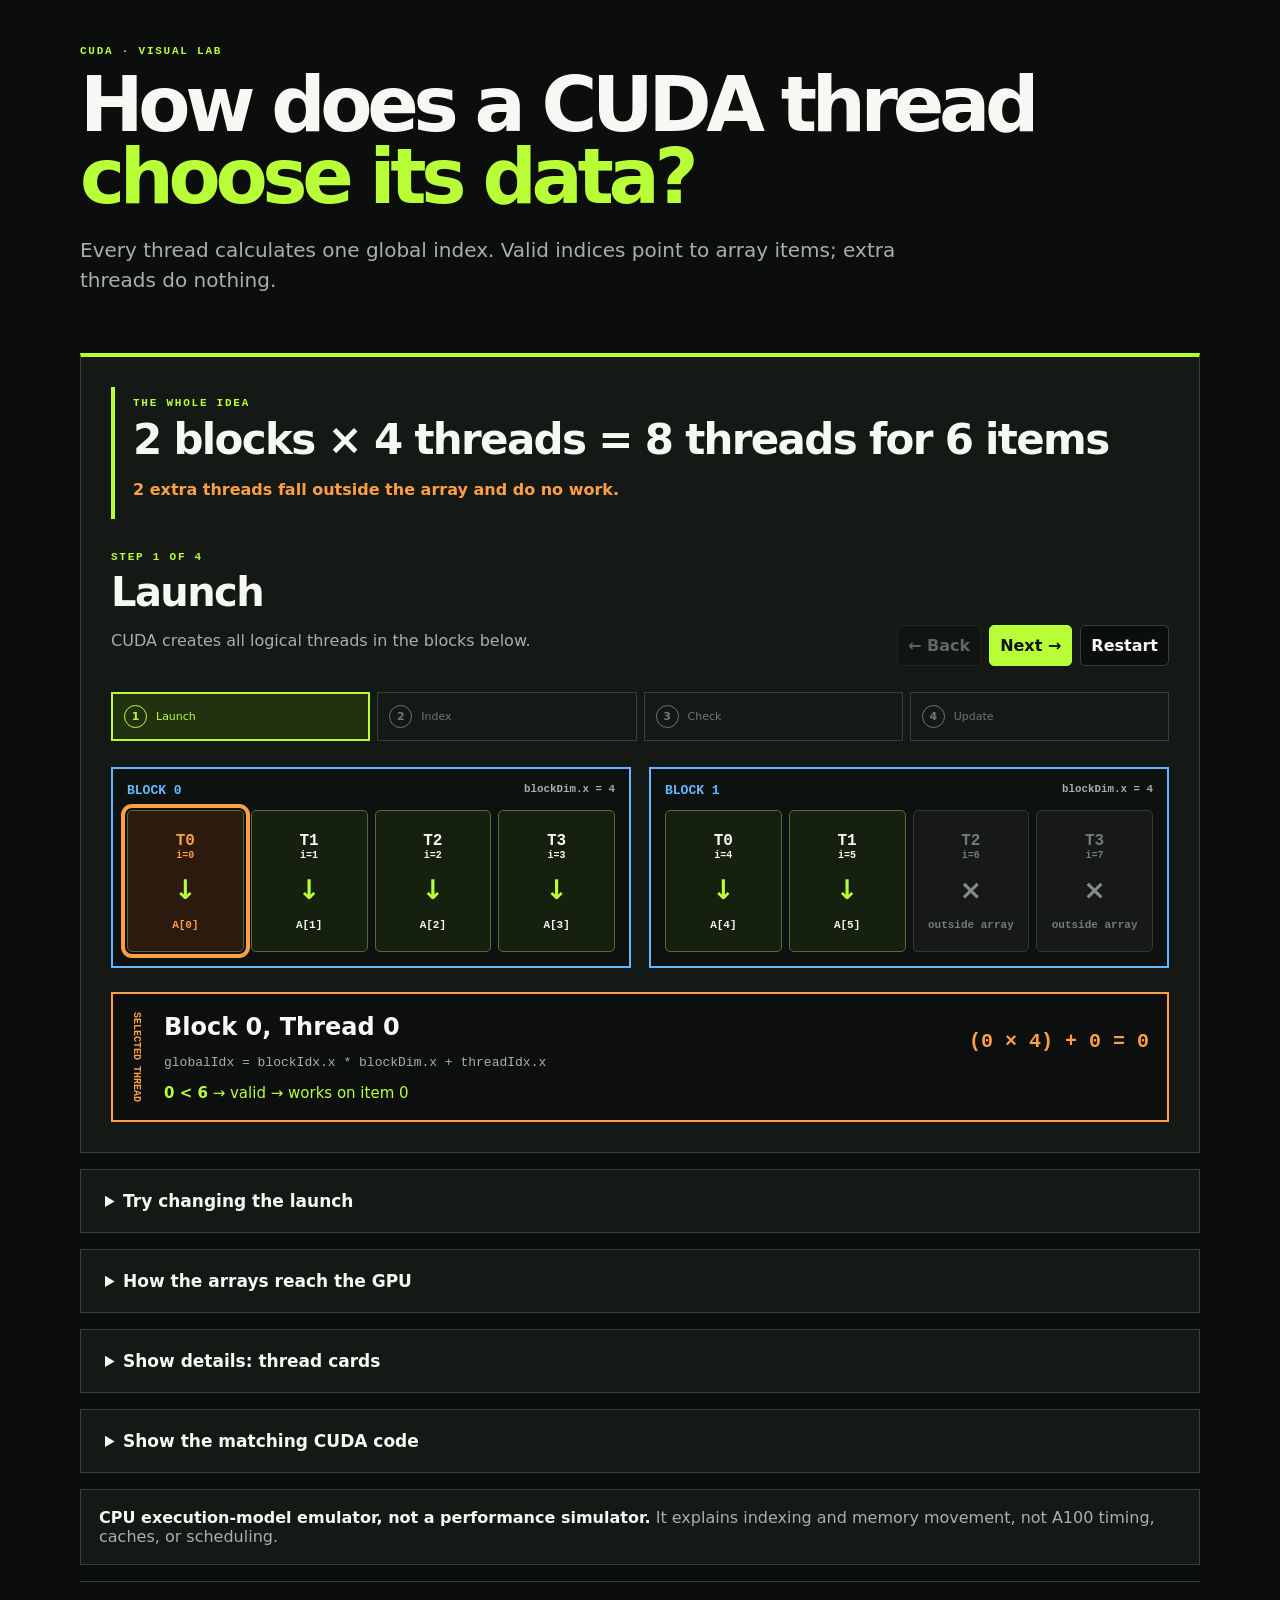
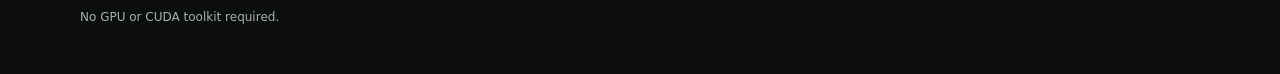
==== commit fbc24ae8: "refactor: center thread to data mapping" ====
--- a/visualizer/index.html
+++ b/visualizer/index.html
@@ -3,90 +3,71 @@
 <head>
   <meta charset="utf-8">
   <meta name="viewport" content="width=device-width, initial-scale=1">
-  <meta name="description" content="A CPU-only visual guide to CUDA indexing, bounds checks, and memory movement.">
+  <meta name="description" content="A CPU-only visual guide to CUDA indexing and bounds checks.">
   <title>CUDA Thread Visualizer</title>
   <link rel="stylesheet" href="styles.css">
 </head>
 <body>
-  <header class="hero">
+  <header class="hero compact-hero">
     <p class="eyebrow">CUDA · VISUAL LAB</p>
-    <h1>One thread,<br><span>one job.</span></h1>
-    <p>Follow one CUDA thread from its block to the exact array element it changes.</p>
+    <h1>How does a CUDA thread<br><span>choose its data?</span></h1>
+    <p>Every thread calculates one global index. Valid indices point to array items; extra threads do nothing.</p>
   </header>
 
   <main>
-    <section class="controls" aria-labelledby="controls-title">
-      <div><span class="step-label">SETUP</span><h2 id="controls-title">Choose a tiny launch</h2></div>
-      <label>Example
-        <select id="example">
-          <option value="indexing">Global indexing</option>
-          <option value="bounds" selected>Bounds check</option>
-          <option value="vector-add">Vector addition</option>
-          <option value="grid-stride">Grid-stride loop</option>
-        </select>
-      </label>
-      <label>Blocks <output id="blocks-value">2</output><input id="blocks" type="range" min="1" max="8" value="2"></label>
-      <label>Threads / block <output id="threads-value">4</output><input id="threads" type="range" min="1" max="16" value="4"></label>
-      <label>Data items <output id="data-value">6</output><input id="data-size" type="range" min="1" max="48" value="6"></label>
-    </section>
-
     <section id="story-canvas" class="story-canvas" aria-labelledby="step-title">
-      <div class="story-top">
-        <div>
-          <span class="step-label" id="step-number">STEP 1 OF 5</span>
-          <h2 id="step-title">CPU creates the data</h2>
-          <p id="step-explanation" aria-live="polite"></p>
-        </div>
-        <div class="step-controls">
-          <button id="previous-step" type="button" aria-label="Previous step">← Back</button>
-          <button id="play-step" class="primary" type="button">Next →</button>
-          <button id="reset-step" type="button">Restart</button>
-        </div>
+      <div class="lesson-summary">
+        <span class="step-label">THE WHOLE IDEA</span>
+        <h2 id="launch-summary">2 blocks × 4 threads = 8 threads for 6 items</h2>
+        <p id="launch-consequence">Two extra threads fall outside the array and do no work.</p>
       </div>
 
-      <ol class="pipeline" id="pipeline" aria-label="Five execution steps"></ol>
+      <div class="mapping-head">
+        <div><span class="step-label" id="step-number">STEP 1 OF 4</span><h2 id="step-title">Launch the threads</h2><p id="step-explanation" aria-live="polite"></p></div>
+        <div class="step-controls"><button id="previous-step" type="button">← Back</button><button id="play-step" class="primary" type="button">Next →</button><button id="reset-step" type="button">Restart</button></div>
+      </div>
+      <ol class="pipeline four-steps" id="pipeline" aria-label="Four indexing steps"></ol>
 
-      <div class="big-formula">
-        <span>Which item does the selected thread own?</span>
+      <div id="mapping-view" class="mapping-view" aria-label="Thread to array mapping"></div>
+
+      <div class="selected-calculation">
+        <span>SELECTED THREAD</span>
+        <div id="selected-plain"></div>
         <code>globalIdx = blockIdx.x * blockDim.x + threadIdx.x</code>
         <strong id="formula-example"></strong>
-      </div>
-
-      <h3>CPU → GPU execution map</h3>
-      <div class="machine-map" id="machine-map" aria-live="polite"></div>
-
-      <div class="memory-story">
-        <h3>Watch the selected item</h3>
-        <p class="hint">Orange means: “this is the item owned by the selected thread.”</p>
-        <div id="memory-view"></div>
+        <p id="bounds-result"></p>
       </div>
     </section>
 
-    <details class="details-panel">
-      <summary>Show details: all blocks and threads</summary>
-      <div class="details-body">
-        <div class="details-heading">
-          <div><span class="step-label">EXPLORE</span><h2>Click a different thread</h2></div>
-          <div class="legend"><span class="dot active"></span>does work <span class="dot idle"></span>extra</div>
-        </div>
-        <div class="stats" id="stats"></div>
-        <div class="blocks" id="blocks-view"></div>
-        <aside class="inspector" id="inspector"><p>Select a thread to inspect it.</p></aside>
-      </div>
+    <details class="details-panel launch-details">
+      <summary>Try changing the launch</summary>
+      <section class="controls" aria-labelledby="controls-title">
+        <div><span class="step-label">EXPERIMENT</span><h2 id="controls-title">Change one number</h2></div>
+        <label>Example<select id="example"><option value="indexing">Global indexing</option><option value="bounds" selected>Bounds check</option><option value="vector-add">Vector addition</option><option value="grid-stride">Grid-stride loop</option></select></label>
+        <label>Blocks <output id="blocks-value">2</output><input id="blocks" type="range" min="1" max="8" value="2"></label>
+        <label>Threads / block <output id="threads-value">4</output><input id="threads" type="range" min="1" max="16" value="4"></label>
+        <label>Array length <output id="data-value">6</output><input id="data-size" type="range" min="1" max="48" value="6"></label>
+      </section>
     </details>
 
-    <details class="details-panel code-details">
-      <summary>Show the matching CUDA code</summary>
-      <div class="details-body">
-        <pre><code id="code-view"></code></pre>
-        <p id="lesson-link" class="lesson-link"></p>
-      </div>
+    <details class="details-panel">
+      <summary>How the arrays reach the GPU</summary>
+      <div class="details-body"><h2>CPU → GPU execution map</h2><div class="machine-map" id="machine-map"></div><div id="memory-view"></div></div>
     </details>
 
-    <aside class="truth-note"><strong>CPU execution-model emulator, not a performance simulator.</strong> This teaching model runs on your CPU and explains CUDA indexing and memory movement. It does not reproduce A100 timing, caches, or scheduling.</aside>
+    <details class="details-panel">
+      <summary>Show details: thread cards</summary>
+      <div class="details-body"><div class="stats" id="stats"></div><div class="blocks" id="blocks-view"></div><aside class="inspector" id="inspector"></aside></div>
+    </details>
+
+    <details class="details-panel">
+      <summary>Show the matching CUDA code</summary>
+      <div class="details-body"><pre><code id="code-view"></code></pre><p id="lesson-link" class="lesson-link"></p></div>
+    </details>
+
+    <aside class="truth-note"><strong>CPU execution-model emulator, not a performance simulator.</strong> It explains indexing and memory movement, not A100 timing, caches, or scheduling.</aside>
   </main>
-
-  <footer>No GPU, CUDA toolkit, account, analytics, or network requests required.</footer>
+  <footer>No GPU or CUDA toolkit required.</footer>
   <script type="module" src="app.js"></script>
 </body>
 </html>
--- a/visualizer/styles.css
+++ b/visualizer/styles.css
@@ -1 +1,3 @@
-:root{color-scheme:dark;--bg:#0b0e0c;--panel:#151a17;--line:#354038;--ink:#f6f8f3;--muted:#a7b0aa;--green:#b8ff38;--orange:#ff9e45;--blue:#65b8ff;font-family:Inter,ui-sans-serif,system-ui,sans-serif}*{box-sizing:border-box}body{margin:0;background:var(--bg);color:var(--ink)}body:before{content:"";position:fixed;inset:0;pointer-events:none;opacity:.22;background-image:linear-gradient(#ffffff08 1px,transparent 1px),linear-gradient(90deg,#ffffff08 1px,transparent 1px);background-size:32px 32px}.hero,main,footer{width:min(1120px,calc(100% - 32px));margin:auto}.hero{padding:58px 0 34px}.eyebrow,.step-label{color:var(--green);font:800 11px ui-monospace,monospace;letter-spacing:.16em}.hero h1{font-size:clamp(54px,9vw,100px);line-height:.84;letter-spacing:-.07em;margin:12px 0 22px}.hero h1 span{color:var(--green)}.hero>p:last-child{color:var(--muted);font-size:20px;max-width:650px;line-height:1.5}h2{font-size:clamp(25px,4vw,40px);letter-spacing:-.04em;margin:5px 0}h3{font-size:19px;margin:30px 0 12px}section,.details-panel,.truth-note{border:1px solid var(--line);background:#151a17f2;margin:16px 0}.controls{padding:22px;display:grid;grid-template-columns:1.2fr repeat(4,1fr);gap:20px;align-items:end}.controls label{color:var(--muted);font-size:12px;font-weight:700;display:grid;gap:8px}.controls output{float:right;color:var(--green)}select,button{background:#0b0e0c;color:var(--ink);border:1px solid var(--line);border-radius:5px;padding:10px;font:inherit}input{width:100%;accent-color:var(--green)}button{cursor:pointer;font-weight:750}button:disabled{opacity:.35;cursor:not-allowed}.primary{background:var(--green);border-color:var(--green);color:#111}.story-canvas{padding:30px;border-top:4px solid var(--green)}.story-top{display:flex;justify-content:space-between;gap:28px;align-items:end}.story-top p{color:var(--muted);font-size:17px;margin:10px 0 0}.step-controls{display:flex;gap:8px;flex-wrap:wrap}.pipeline{display:grid;grid-template-columns:repeat(5,1fr);gap:7px;padding:0;margin:26px 0;list-style:none}.pipeline li{display:flex;gap:9px;align-items:center;color:#6f7872;border:1px solid var(--line);padding:11px;font-size:11px}.pipeline li b{border:1px solid currentColor;border-radius:50%;min-width:23px;height:23px;display:grid;place-items:center}.pipeline li.done{color:var(--muted);background:#17200f}.pipeline li.current{color:var(--green);border:2px solid var(--green);background:#22310f}.big-formula{display:grid;grid-template-columns:auto 1fr auto;gap:14px;align-items:center;background:var(--green);color:#0b0e0c;padding:16px 20px}.big-formula span{font-size:12px;font-weight:800}.big-formula code{font-size:clamp(14px,2vw,20px);font-weight:800}.big-formula strong{background:#0b0e0c;color:var(--orange);padding:10px;font:800 17px ui-monospace,monospace}.machine-map{display:grid;grid-template-columns:1fr .5fr 1fr .5fr 1.4fr .5fr;gap:10px;align-items:center;min-height:240px}.scene-node,.grid-picture{border:1px solid var(--line);min-height:180px;padding:18px;display:flex;flex-direction:column;align-items:center;justify-content:center;gap:12px;opacity:.25;transition:.35s}.scene-node.visible,.grid-picture.visible,.scene-node:first-child{opacity:1}.scene-node.focus,.grid-picture.focus{border:3px solid var(--green);box-shadow:0 0 28px #b8ff3820;transform:translateY(-4px)}.icon{width:62px;height:62px;display:grid;place-items:center;border:2px solid currentColor;box-shadow:7px 7px #050605;font:800 14px ui-monospace,monospace}.icon.cpu{color:var(--blue)}.icon.gpu{color:var(--green)}.scene-node small{color:var(--muted);font:700 15px ui-monospace,monospace}.arrow,.return-arrow{color:#59615c;text-align:center;font:700 10px ui-monospace,monospace}.arrow b,.return-arrow b{display:block;font-size:40px}.arrow.moving,.return-arrow.moving{color:var(--green);text-shadow:0 0 12px var(--green);animation:pulse .7s infinite alternate}.grid-picture label{color:var(--green);font:800 11px ui-monospace,monospace;letter-spacing:.18em}.block-picture{border:2px solid var(--blue);padding:13px;text-align:center}.block-picture>span{display:block;color:var(--blue);font:800 10px ui-monospace,monospace;margin-bottom:8px}.chosen-thread{border:2px solid var(--orange);color:var(--orange);padding:9px;font:800 11px ui-monospace,monospace}.chosen-thread strong{display:block;font-size:17px;margin-top:4px}.target-arrow{font-size:25px;color:#59615c}.target-arrow.moving-down{color:var(--orange);animation:down .6s infinite alternate}.target-item{border:1px dashed #646d67;color:var(--muted);padding:8px 11px;font:700 11px ui-monospace,monospace}.target-item.filled{border:2px solid var(--orange);color:var(--orange);background:#2b1a0d}.memory-story{border-top:1px solid var(--line);margin-top:28px;padding-top:2px}.hint{color:var(--orange);font-size:12px}.memory-row{margin:13px 0}.memory-row>b{display:block;color:var(--muted);font:700 11px ui-monospace,monospace;margin-bottom:7px}.device-row{border-left:3px solid var(--green);padding-left:10px}.output-row{border-left:3px solid var(--orange);padding-left:10px}.result-row{background:#1d2814;padding:10px}.memory-divider{text-align:center;color:var(--green);font:700 10px ui-monospace,monospace;margin:15px}.cells{display:grid;grid-template-columns:repeat(auto-fit,minmax(48px,1fr));gap:5px}.cell{position:relative;min-height:54px;display:grid;place-items:center;border:1px solid var(--line);background:#0d110e;font:800 14px ui-monospace,monospace}.cell:after{content:attr(data-index);position:absolute;top:3px;left:5px;color:#667069;font-size:9px}.cell.result{color:var(--green);border-color:var(--green)}.cell.thread-target{outline:3px solid var(--orange);outline-offset:1px;color:var(--orange);background:#2b1a0d;z-index:1}.details-panel summary{cursor:pointer;padding:21px 24px;font-size:17px;font-weight:800}.details-panel[open] summary{border-bottom:1px solid var(--line);color:var(--green)}.details-body{padding:24px}.details-heading{display:flex;justify-content:space-between;align-items:end}.legend{color:var(--muted);font-size:11px}.dot{display:inline-block;width:9px;height:9px;border-radius:50%;margin-left:9px}.dot.active{background:var(--green)}.dot.idle{background:#59615c}.stats{display:grid;grid-template-columns:repeat(4,1fr);gap:7px;margin:18px 0}.stat{border:1px solid var(--line);padding:12px}.stat b{display:block;color:var(--green);font:800 22px ui-monospace,monospace}.stat span{color:var(--muted);font-size:11px}.blocks{display:grid;gap:9px}.block{border:1px solid var(--line);padding:12px}.block header{color:var(--blue);font:800 11px ui-monospace,monospace;margin-bottom:8px}.threads{display:grid;grid-template-columns:repeat(auto-fit,minmax(60px,1fr));gap:5px}.thread{min-height:53px;text-align:left;background:#1a2513;border-color:#50683a}.thread small,.thread b{display:block;font-family:ui-monospace,monospace}.thread.idle{background:#181a18;color:#69706b;border-color:#333}.thread.selected{outline:2px solid var(--orange);color:var(--orange)}.inspector{border-left:3px solid var(--orange);background:#21170f;padding:14px;margin-top:12px;color:var(--muted)}pre{background:#080a09;border-left:3px solid var(--blue);padding:20px;overflow:auto;color:#cde7ff;line-height:1.7}.lesson-link,.lesson-link a{color:var(--muted)}.lesson-link a{color:var(--green)}.truth-note{padding:18px;color:var(--muted)}.truth-note strong{color:var(--ink)}footer{border-top:1px solid var(--line);padding:28px 0 48px;color:var(--muted);font-size:12px}@keyframes pulse{to{transform:scale(1.08)}}@keyframes down{to{transform:translateY(6px)}}@media(max-width:900px){.controls{grid-template-columns:1fr 1fr}.controls>div{grid-column:1/-1}.machine-map{grid-template-columns:1fr}.arrow b{transform:rotate(90deg)}.return-arrow b{transform:rotate(-90deg)}.pipeline{grid-template-columns:1fr}.big-formula{grid-template-columns:1fr}.story-top{align-items:flex-start;flex-direction:column}.stats{grid-template-columns:1fr 1fr}}@media(max-width:560px){.hero{padding-top:38px}.controls{grid-template-columns:1fr}.story-canvas{padding:18px}.step-controls{width:100%}.step-controls button{flex:1}.details-heading{align-items:flex-start;flex-direction:column}.cells{grid-template-columns:repeat(4,1fr)}}
+:root{color-scheme:dark;--bg:#0b0e0c;--panel:#151a17;--line:#354038;--ink:#f6f8f3;--muted:#a7b0aa;--green:#b8ff38;--orange:#ff9e45;--blue:#65b8ff;font-family:Inter,ui-sans-serif,system-ui,sans-serif}*{box-sizing:border-box}body{margin:0;background:var(--bg);color:var(--ink)}body:before{content:"";position:fixed;inset:0;pointer-events:none;opacity:.22;background-image:linear-gradient(#ffffff08 1px,transparent 1px),linear-gradient(90deg,#ffffff08 1px,transparent 1px);background-size:32px 32px}.hero,main,footer{width:min(1120px,calc(100% - 32px));margin:auto}.hero{padding:58px 0 34px}.compact-hero{padding:34px 0 22px}.eyebrow,.step-label{color:var(--green);font:800 11px ui-monospace,monospace;letter-spacing:.16em}.hero h1{font-size:clamp(54px,9vw,100px);line-height:.84;letter-spacing:-.07em;margin:12px 0 22px}.hero h1 span{color:var(--green)}.hero>p:last-child{color:var(--muted);font-size:20px;max-width:650px;line-height:1.5}h2{font-size:clamp(25px,4vw,40px);letter-spacing:-.04em;margin:5px 0}h3{font-size:19px;margin:30px 0 12px}section,.details-panel,.truth-note{border:1px solid var(--line);background:#151a17f2;margin:16px 0}.controls{padding:22px;display:grid;grid-template-columns:1.2fr repeat(4,1fr);gap:20px;align-items:end}.controls label{color:var(--muted);font-size:12px;font-weight:700;display:grid;gap:8px}.controls output{float:right;color:var(--green)}select,button{background:#0b0e0c;color:var(--ink);border:1px solid var(--line);border-radius:5px;padding:10px;font:inherit}input{width:100%;accent-color:var(--green)}button{cursor:pointer;font-weight:750}button:disabled{opacity:.35;cursor:not-allowed}.primary{background:var(--green);border-color:var(--green);color:#111}.story-canvas{padding:30px;border-top:4px solid var(--green)}.story-top{display:flex;justify-content:space-between;gap:28px;align-items:end}.story-top p{color:var(--muted);font-size:17px;margin:10px 0 0}.step-controls{display:flex;gap:8px;flex-wrap:wrap}.pipeline{display:grid;grid-template-columns:repeat(5,1fr);gap:7px;padding:0;margin:26px 0;list-style:none}.pipeline li{display:flex;gap:9px;align-items:center;color:#6f7872;border:1px solid var(--line);padding:11px;font-size:11px}.pipeline li b{border:1px solid currentColor;border-radius:50%;min-width:23px;height:23px;display:grid;place-items:center}.pipeline li.done{color:var(--muted);background:#17200f}.pipeline li.current{color:var(--green);border:2px solid var(--green);background:#22310f}.big-formula{display:grid;grid-template-columns:auto 1fr auto;gap:14px;align-items:center;background:var(--green);color:#0b0e0c;padding:16px 20px}.big-formula span{font-size:12px;font-weight:800}.big-formula code{font-size:clamp(14px,2vw,20px);font-weight:800}.big-formula strong{background:#0b0e0c;color:var(--orange);padding:10px;font:800 17px ui-monospace,monospace}.machine-map{display:grid;grid-template-columns:1fr .5fr 1fr .5fr 1.4fr .5fr;gap:10px;align-items:center;min-height:240px}.scene-node,.grid-picture{border:1px solid var(--line);min-height:180px;padding:18px;display:flex;flex-direction:column;align-items:center;justify-content:center;gap:12px;opacity:.25;transition:.35s}.scene-node.visible,.grid-picture.visible,.scene-node:first-child{opacity:1}.scene-node.focus,.grid-picture.focus{border:3px solid var(--green);box-shadow:0 0 28px #b8ff3820;transform:translateY(-4px)}.icon{width:62px;height:62px;display:grid;place-items:center;border:2px solid currentColor;box-shadow:7px 7px #050605;font:800 14px ui-monospace,monospace}.icon.cpu{color:var(--blue)}.icon.gpu{color:var(--green)}.scene-node small{color:var(--muted);font:700 15px ui-monospace,monospace}.arrow,.return-arrow{color:#59615c;text-align:center;font:700 10px ui-monospace,monospace}.arrow b,.return-arrow b{display:block;font-size:40px}.arrow.moving,.return-arrow.moving{color:var(--green);text-shadow:0 0 12px var(--green);animation:pulse .7s infinite alternate}.grid-picture label{color:var(--green);font:800 11px ui-monospace,monospace;letter-spacing:.18em}.block-picture{border:2px solid var(--blue);padding:13px;text-align:center}.block-picture>span{display:block;color:var(--blue);font:800 10px ui-monospace,monospace;margin-bottom:8px}.chosen-thread{border:2px solid var(--orange);color:var(--orange);padding:9px;font:800 11px ui-monospace,monospace}.chosen-thread strong{display:block;font-size:17px;margin-top:4px}.target-arrow{font-size:25px;color:#59615c}.target-arrow.moving-down{color:var(--orange);animation:down .6s infinite alternate}.target-item{border:1px dashed #646d67;color:var(--muted);padding:8px 11px;font:700 11px ui-monospace,monospace}.target-item.filled{border:2px solid var(--orange);color:var(--orange);background:#2b1a0d}.memory-story{border-top:1px solid var(--line);margin-top:28px;padding-top:2px}.hint{color:var(--orange);font-size:12px}.memory-row{margin:13px 0}.memory-row>b{display:block;color:var(--muted);font:700 11px ui-monospace,monospace;margin-bottom:7px}.device-row{border-left:3px solid var(--green);padding-left:10px}.output-row{border-left:3px solid var(--orange);padding-left:10px}.result-row{background:#1d2814;padding:10px}.memory-divider{text-align:center;color:var(--green);font:700 10px ui-monospace,monospace;margin:15px}.cells{display:grid;grid-template-columns:repeat(auto-fit,minmax(48px,1fr));gap:5px}.cell{position:relative;min-height:54px;display:grid;place-items:center;border:1px solid var(--line);background:#0d110e;font:800 14px ui-monospace,monospace}.cell:after{content:attr(data-index);position:absolute;top:3px;left:5px;color:#667069;font-size:9px}.cell.result{color:var(--green);border-color:var(--green)}.cell.thread-target{outline:3px solid var(--orange);outline-offset:1px;color:var(--orange);background:#2b1a0d;z-index:1}.details-panel summary{cursor:pointer;padding:21px 24px;font-size:17px;font-weight:800}.details-panel[open] summary{border-bottom:1px solid var(--line);color:var(--green)}.details-body{padding:24px}.details-heading{display:flex;justify-content:space-between;align-items:end}.legend{color:var(--muted);font-size:11px}.dot{display:inline-block;width:9px;height:9px;border-radius:50%;margin-left:9px}.dot.active{background:var(--green)}.dot.idle{background:#59615c}.stats{display:grid;grid-template-columns:repeat(4,1fr);gap:7px;margin:18px 0}.stat{border:1px solid var(--line);padding:12px}.stat b{display:block;color:var(--green);font:800 22px ui-monospace,monospace}.stat span{color:var(--muted);font-size:11px}.blocks{display:grid;gap:9px}.block{border:1px solid var(--line);padding:12px}.block header{color:var(--blue);font:800 11px ui-monospace,monospace;margin-bottom:8px}.threads{display:grid;grid-template-columns:repeat(auto-fit,minmax(60px,1fr));gap:5px}.thread{min-height:53px;text-align:left;background:#1a2513;border-color:#50683a}.thread small,.thread b{display:block;font-family:ui-monospace,monospace}.thread.idle{background:#181a18;color:#69706b;border-color:#333}.thread.selected{outline:2px solid var(--orange);color:var(--orange)}.inspector{border-left:3px solid var(--orange);background:#21170f;padding:14px;margin-top:12px;color:var(--muted)}pre{background:#080a09;border-left:3px solid var(--blue);padding:20px;overflow:auto;color:#cde7ff;line-height:1.7}.lesson-link,.lesson-link a{color:var(--muted)}.lesson-link a{color:var(--green)}.truth-note{padding:18px;color:var(--muted)}.truth-note strong{color:var(--ink)}
+.lesson-summary{border-left:4px solid var(--green);padding:4px 0 4px 18px;margin-bottom:26px}.lesson-summary h2{font-size:clamp(25px,4vw,42px)}.lesson-summary p{color:var(--orange);font-weight:700}.mapping-head{display:flex;align-items:end;justify-content:space-between;gap:20px}.mapping-head p{color:var(--muted)}.four-steps{grid-template-columns:repeat(4,1fr)}.mapping-view{display:grid;grid-template-columns:repeat(2,1fr);gap:18px;margin:24px 0}.mapping-block{border:2px solid var(--blue);padding:14px;background:#0d1110}.mapping-block header{display:flex;justify-content:space-between;color:var(--blue);font:800 13px ui-monospace,monospace;margin-bottom:12px}.mapping-block header small{color:var(--muted)}.mapping-threads{display:grid;grid-template-columns:repeat(auto-fit,minmax(82px,1fr));gap:7px}.mapping-lane{display:grid;grid-template-rows:auto 34px auto;place-items:center;min-height:142px;padding:8px;background:#15200f;border:1px solid #536c3b}.mapping-lane.extra{background:#171918;border-color:#343936;color:#747b76}.mapping-lane.selected{outline:4px solid var(--orange);outline-offset:2px;background:#2b1a0d;color:var(--orange)}.lane-thread{font:800 16px ui-monospace,monospace}.lane-thread small{display:block;font-size:10px}.lane-arrow{font-size:27px;color:var(--green)}.extra .lane-arrow{color:#858b87}.lane-target{font:800 11px ui-monospace,monospace}.selected-calculation{display:grid;grid-template-columns:auto 1fr auto;gap:12px 22px;align-items:center;background:#0c0f0d;border:2px solid var(--orange);padding:18px}.selected-calculation>span{grid-row:1/4;color:var(--orange);font:800 10px ui-monospace,monospace;writing-mode:vertical-rl}.selected-calculation div{font-size:24px;font-weight:800}.selected-calculation code{color:var(--muted)}.selected-calculation strong{grid-column:3;grid-row:1/3;color:var(--orange);font:800 20px ui-monospace,monospace}.selected-calculation p{margin:0;color:var(--green);font-size:15px}.launch-details .controls{margin:0;border:0}.compact-hero h1{font-size:clamp(42px,7vw,76px);line-height:.95}.compact-hero>p:last-child{max-width:830px}
+footer{border-top:1px solid var(--line);padding:28px 0 48px;color:var(--muted);font-size:12px}@keyframes pulse{to{transform:scale(1.08)}}@keyframes down{to{transform:translateY(6px)}}@media(max-width:900px){.controls{grid-template-columns:1fr 1fr}.controls>div{grid-column:1/-1}.machine-map{grid-template-columns:1fr}.arrow b{transform:rotate(90deg)}.return-arrow b{transform:rotate(-90deg)}.pipeline{grid-template-columns:1fr}.big-formula{grid-template-columns:1fr}.story-top{align-items:flex-start;flex-direction:column}.stats{grid-template-columns:1fr 1fr}}@media(max-width:560px){.hero{padding-top:38px}.controls{grid-template-columns:1fr}.story-canvas{padding:18px}.step-controls{width:100%}.step-controls button{flex:1}.details-heading{align-items:flex-start;flex-direction:column}.cells{grid-template-columns:repeat(4,1fr)}}
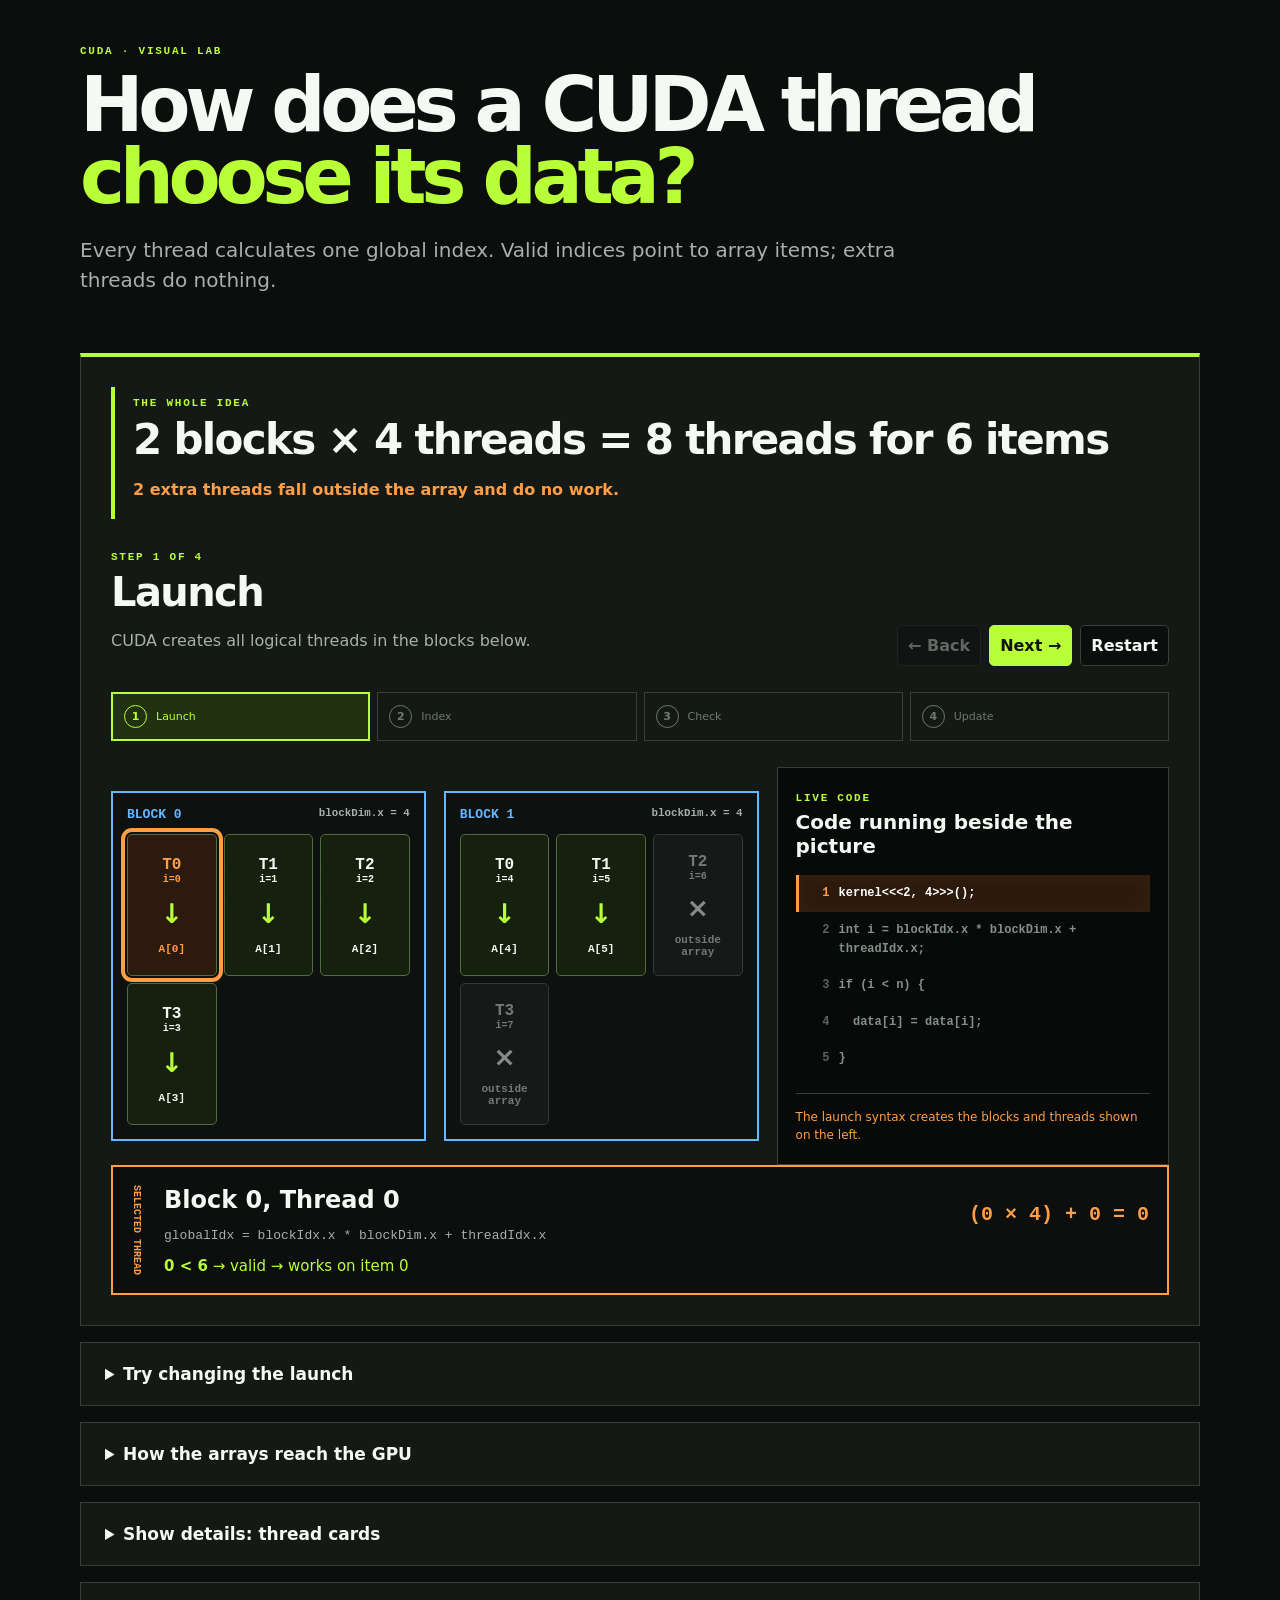
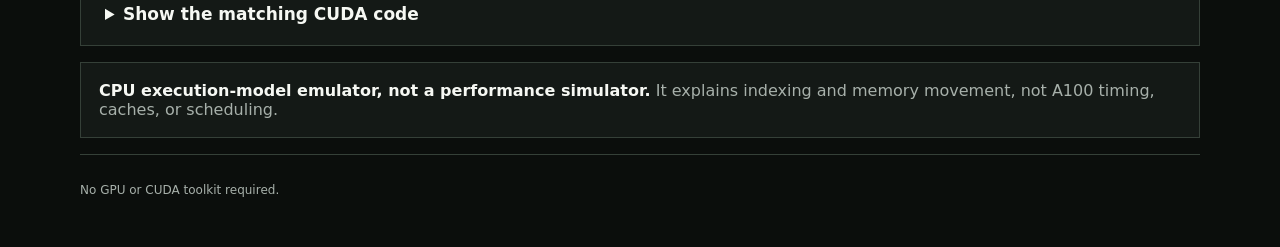
==== commit ad77884d: "feat: show synchronized code beside visualization" ====
--- a/visualizer/index.html
+++ b/visualizer/index.html
@@ -28,7 +28,14 @@
       </div>
       <ol class="pipeline four-steps" id="pipeline" aria-label="Four indexing steps"></ol>
 
-      <div id="mapping-view" class="mapping-view" aria-label="Thread to array mapping"></div>
+      <div class="lesson-columns">
+        <div id="mapping-view" class="mapping-view" aria-label="Thread to array mapping"></div>
+        <aside class="inline-code-panel" aria-labelledby="inline-code-title">
+          <div class="code-panel-head"><span class="step-label">LIVE CODE</span><h3 id="inline-code-title">Code running beside the picture</h3></div>
+          <div id="inline-code" class="inline-code" aria-live="polite"></div>
+          <p id="code-explanation" class="code-explanation"></p>
+        </aside>
+      </div>
 
       <div class="selected-calculation">
         <span>SELECTED THREAD</span>
--- a/visualizer/styles.css
+++ b/visualizer/styles.css
@@ -1,3 +1,3 @@
 :root{color-scheme:dark;--bg:#0b0e0c;--panel:#151a17;--line:#354038;--ink:#f6f8f3;--muted:#a7b0aa;--green:#b8ff38;--orange:#ff9e45;--blue:#65b8ff;font-family:Inter,ui-sans-serif,system-ui,sans-serif}*{box-sizing:border-box}body{margin:0;background:var(--bg);color:var(--ink)}body:before{content:"";position:fixed;inset:0;pointer-events:none;opacity:.22;background-image:linear-gradient(#ffffff08 1px,transparent 1px),linear-gradient(90deg,#ffffff08 1px,transparent 1px);background-size:32px 32px}.hero,main,footer{width:min(1120px,calc(100% - 32px));margin:auto}.hero{padding:58px 0 34px}.compact-hero{padding:34px 0 22px}.eyebrow,.step-label{color:var(--green);font:800 11px ui-monospace,monospace;letter-spacing:.16em}.hero h1{font-size:clamp(54px,9vw,100px);line-height:.84;letter-spacing:-.07em;margin:12px 0 22px}.hero h1 span{color:var(--green)}.hero>p:last-child{color:var(--muted);font-size:20px;max-width:650px;line-height:1.5}h2{font-size:clamp(25px,4vw,40px);letter-spacing:-.04em;margin:5px 0}h3{font-size:19px;margin:30px 0 12px}section,.details-panel,.truth-note{border:1px solid var(--line);background:#151a17f2;margin:16px 0}.controls{padding:22px;display:grid;grid-template-columns:1.2fr repeat(4,1fr);gap:20px;align-items:end}.controls label{color:var(--muted);font-size:12px;font-weight:700;display:grid;gap:8px}.controls output{float:right;color:var(--green)}select,button{background:#0b0e0c;color:var(--ink);border:1px solid var(--line);border-radius:5px;padding:10px;font:inherit}input{width:100%;accent-color:var(--green)}button{cursor:pointer;font-weight:750}button:disabled{opacity:.35;cursor:not-allowed}.primary{background:var(--green);border-color:var(--green);color:#111}.story-canvas{padding:30px;border-top:4px solid var(--green)}.story-top{display:flex;justify-content:space-between;gap:28px;align-items:end}.story-top p{color:var(--muted);font-size:17px;margin:10px 0 0}.step-controls{display:flex;gap:8px;flex-wrap:wrap}.pipeline{display:grid;grid-template-columns:repeat(5,1fr);gap:7px;padding:0;margin:26px 0;list-style:none}.pipeline li{display:flex;gap:9px;align-items:center;color:#6f7872;border:1px solid var(--line);padding:11px;font-size:11px}.pipeline li b{border:1px solid currentColor;border-radius:50%;min-width:23px;height:23px;display:grid;place-items:center}.pipeline li.done{color:var(--muted);background:#17200f}.pipeline li.current{color:var(--green);border:2px solid var(--green);background:#22310f}.big-formula{display:grid;grid-template-columns:auto 1fr auto;gap:14px;align-items:center;background:var(--green);color:#0b0e0c;padding:16px 20px}.big-formula span{font-size:12px;font-weight:800}.big-formula code{font-size:clamp(14px,2vw,20px);font-weight:800}.big-formula strong{background:#0b0e0c;color:var(--orange);padding:10px;font:800 17px ui-monospace,monospace}.machine-map{display:grid;grid-template-columns:1fr .5fr 1fr .5fr 1.4fr .5fr;gap:10px;align-items:center;min-height:240px}.scene-node,.grid-picture{border:1px solid var(--line);min-height:180px;padding:18px;display:flex;flex-direction:column;align-items:center;justify-content:center;gap:12px;opacity:.25;transition:.35s}.scene-node.visible,.grid-picture.visible,.scene-node:first-child{opacity:1}.scene-node.focus,.grid-picture.focus{border:3px solid var(--green);box-shadow:0 0 28px #b8ff3820;transform:translateY(-4px)}.icon{width:62px;height:62px;display:grid;place-items:center;border:2px solid currentColor;box-shadow:7px 7px #050605;font:800 14px ui-monospace,monospace}.icon.cpu{color:var(--blue)}.icon.gpu{color:var(--green)}.scene-node small{color:var(--muted);font:700 15px ui-monospace,monospace}.arrow,.return-arrow{color:#59615c;text-align:center;font:700 10px ui-monospace,monospace}.arrow b,.return-arrow b{display:block;font-size:40px}.arrow.moving,.return-arrow.moving{color:var(--green);text-shadow:0 0 12px var(--green);animation:pulse .7s infinite alternate}.grid-picture label{color:var(--green);font:800 11px ui-monospace,monospace;letter-spacing:.18em}.block-picture{border:2px solid var(--blue);padding:13px;text-align:center}.block-picture>span{display:block;color:var(--blue);font:800 10px ui-monospace,monospace;margin-bottom:8px}.chosen-thread{border:2px solid var(--orange);color:var(--orange);padding:9px;font:800 11px ui-monospace,monospace}.chosen-thread strong{display:block;font-size:17px;margin-top:4px}.target-arrow{font-size:25px;color:#59615c}.target-arrow.moving-down{color:var(--orange);animation:down .6s infinite alternate}.target-item{border:1px dashed #646d67;color:var(--muted);padding:8px 11px;font:700 11px ui-monospace,monospace}.target-item.filled{border:2px solid var(--orange);color:var(--orange);background:#2b1a0d}.memory-story{border-top:1px solid var(--line);margin-top:28px;padding-top:2px}.hint{color:var(--orange);font-size:12px}.memory-row{margin:13px 0}.memory-row>b{display:block;color:var(--muted);font:700 11px ui-monospace,monospace;margin-bottom:7px}.device-row{border-left:3px solid var(--green);padding-left:10px}.output-row{border-left:3px solid var(--orange);padding-left:10px}.result-row{background:#1d2814;padding:10px}.memory-divider{text-align:center;color:var(--green);font:700 10px ui-monospace,monospace;margin:15px}.cells{display:grid;grid-template-columns:repeat(auto-fit,minmax(48px,1fr));gap:5px}.cell{position:relative;min-height:54px;display:grid;place-items:center;border:1px solid var(--line);background:#0d110e;font:800 14px ui-monospace,monospace}.cell:after{content:attr(data-index);position:absolute;top:3px;left:5px;color:#667069;font-size:9px}.cell.result{color:var(--green);border-color:var(--green)}.cell.thread-target{outline:3px solid var(--orange);outline-offset:1px;color:var(--orange);background:#2b1a0d;z-index:1}.details-panel summary{cursor:pointer;padding:21px 24px;font-size:17px;font-weight:800}.details-panel[open] summary{border-bottom:1px solid var(--line);color:var(--green)}.details-body{padding:24px}.details-heading{display:flex;justify-content:space-between;align-items:end}.legend{color:var(--muted);font-size:11px}.dot{display:inline-block;width:9px;height:9px;border-radius:50%;margin-left:9px}.dot.active{background:var(--green)}.dot.idle{background:#59615c}.stats{display:grid;grid-template-columns:repeat(4,1fr);gap:7px;margin:18px 0}.stat{border:1px solid var(--line);padding:12px}.stat b{display:block;color:var(--green);font:800 22px ui-monospace,monospace}.stat span{color:var(--muted);font-size:11px}.blocks{display:grid;gap:9px}.block{border:1px solid var(--line);padding:12px}.block header{color:var(--blue);font:800 11px ui-monospace,monospace;margin-bottom:8px}.threads{display:grid;grid-template-columns:repeat(auto-fit,minmax(60px,1fr));gap:5px}.thread{min-height:53px;text-align:left;background:#1a2513;border-color:#50683a}.thread small,.thread b{display:block;font-family:ui-monospace,monospace}.thread.idle{background:#181a18;color:#69706b;border-color:#333}.thread.selected{outline:2px solid var(--orange);color:var(--orange)}.inspector{border-left:3px solid var(--orange);background:#21170f;padding:14px;margin-top:12px;color:var(--muted)}pre{background:#080a09;border-left:3px solid var(--blue);padding:20px;overflow:auto;color:#cde7ff;line-height:1.7}.lesson-link,.lesson-link a{color:var(--muted)}.lesson-link a{color:var(--green)}.truth-note{padding:18px;color:var(--muted)}.truth-note strong{color:var(--ink)}
-.lesson-summary{border-left:4px solid var(--green);padding:4px 0 4px 18px;margin-bottom:26px}.lesson-summary h2{font-size:clamp(25px,4vw,42px)}.lesson-summary p{color:var(--orange);font-weight:700}.mapping-head{display:flex;align-items:end;justify-content:space-between;gap:20px}.mapping-head p{color:var(--muted)}.four-steps{grid-template-columns:repeat(4,1fr)}.mapping-view{display:grid;grid-template-columns:repeat(2,1fr);gap:18px;margin:24px 0}.mapping-block{border:2px solid var(--blue);padding:14px;background:#0d1110}.mapping-block header{display:flex;justify-content:space-between;color:var(--blue);font:800 13px ui-monospace,monospace;margin-bottom:12px}.mapping-block header small{color:var(--muted)}.mapping-threads{display:grid;grid-template-columns:repeat(auto-fit,minmax(82px,1fr));gap:7px}.mapping-lane{display:grid;grid-template-rows:auto 34px auto;place-items:center;min-height:142px;padding:8px;background:#15200f;border:1px solid #536c3b}.mapping-lane.extra{background:#171918;border-color:#343936;color:#747b76}.mapping-lane.selected{outline:4px solid var(--orange);outline-offset:2px;background:#2b1a0d;color:var(--orange)}.lane-thread{font:800 16px ui-monospace,monospace}.lane-thread small{display:block;font-size:10px}.lane-arrow{font-size:27px;color:var(--green)}.extra .lane-arrow{color:#858b87}.lane-target{font:800 11px ui-monospace,monospace}.selected-calculation{display:grid;grid-template-columns:auto 1fr auto;gap:12px 22px;align-items:center;background:#0c0f0d;border:2px solid var(--orange);padding:18px}.selected-calculation>span{grid-row:1/4;color:var(--orange);font:800 10px ui-monospace,monospace;writing-mode:vertical-rl}.selected-calculation div{font-size:24px;font-weight:800}.selected-calculation code{color:var(--muted)}.selected-calculation strong{grid-column:3;grid-row:1/3;color:var(--orange);font:800 20px ui-monospace,monospace}.selected-calculation p{margin:0;color:var(--green);font-size:15px}.launch-details .controls{margin:0;border:0}.compact-hero h1{font-size:clamp(42px,7vw,76px);line-height:.95}.compact-hero>p:last-child{max-width:830px}
-footer{border-top:1px solid var(--line);padding:28px 0 48px;color:var(--muted);font-size:12px}@keyframes pulse{to{transform:scale(1.08)}}@keyframes down{to{transform:translateY(6px)}}@media(max-width:900px){.controls{grid-template-columns:1fr 1fr}.controls>div{grid-column:1/-1}.machine-map{grid-template-columns:1fr}.arrow b{transform:rotate(90deg)}.return-arrow b{transform:rotate(-90deg)}.pipeline{grid-template-columns:1fr}.big-formula{grid-template-columns:1fr}.story-top{align-items:flex-start;flex-direction:column}.stats{grid-template-columns:1fr 1fr}}@media(max-width:560px){.hero{padding-top:38px}.controls{grid-template-columns:1fr}.story-canvas{padding:18px}.step-controls{width:100%}.step-controls button{flex:1}.details-heading{align-items:flex-start;flex-direction:column}.cells{grid-template-columns:repeat(4,1fr)}}
+.lesson-summary{border-left:4px solid var(--green);padding:4px 0 4px 18px;margin-bottom:26px}.lesson-columns{display:grid;grid-template-columns:minmax(0,1.65fr) minmax(300px,1fr);gap:18px;align-items:start}.inline-code-panel{position:sticky;top:16px;border:1px solid var(--line);background:#080a09;min-height:100%;padding:18px}.code-panel-head h3{margin:5px 0 17px;font-size:20px}.inline-code{font:700 12px/1.55 ui-monospace,monospace}.code-line{display:grid;grid-template-columns:24px minmax(0,1fr);gap:9px;padding:9px 7px;border-left:3px solid transparent;color:#849189;transition:.2s}.code-line>span{color:#59635c;text-align:right}.code-line code{white-space:pre-wrap;overflow-wrap:anywhere}.code-line.current{border-left-color:var(--orange);background:#2b1a0d;color:#fff;box-shadow:inset 0 0 20px #ff9e4510}.code-line.current>span{color:var(--orange)}.code-explanation{border-top:1px solid var(--line);margin:16px 0 0;padding-top:14px;color:var(--orange);font-size:12px;line-height:1.5}.lesson-summary h2{font-size:clamp(25px,4vw,42px)}.lesson-summary p{color:var(--orange);font-weight:700}.mapping-head{display:flex;align-items:end;justify-content:space-between;gap:20px}.mapping-head p{color:var(--muted)}.four-steps{grid-template-columns:repeat(4,1fr)}.mapping-view{display:grid;grid-template-columns:repeat(2,1fr);gap:18px;margin:24px 0}.mapping-block{border:2px solid var(--blue);padding:14px;background:#0d1110}.mapping-block header{display:flex;justify-content:space-between;color:var(--blue);font:800 13px ui-monospace,monospace;margin-bottom:12px}.mapping-block header small{color:var(--muted)}.mapping-threads{display:grid;grid-template-columns:repeat(auto-fit,minmax(82px,1fr));gap:7px}.mapping-lane{display:grid;grid-template-rows:auto 34px auto;place-items:center;min-height:142px;padding:8px;background:#15200f;border:1px solid #536c3b}.mapping-lane.extra{background:#171918;border-color:#343936;color:#747b76}.mapping-lane.selected{outline:4px solid var(--orange);outline-offset:2px;background:#2b1a0d;color:var(--orange)}.lane-thread{font:800 16px ui-monospace,monospace}.lane-thread small{display:block;font-size:10px}.lane-arrow{font-size:27px;color:var(--green)}.extra .lane-arrow{color:#858b87}.lane-target{font:800 11px ui-monospace,monospace}.selected-calculation{display:grid;grid-template-columns:auto 1fr auto;gap:12px 22px;align-items:center;background:#0c0f0d;border:2px solid var(--orange);padding:18px}.selected-calculation>span{grid-row:1/4;color:var(--orange);font:800 10px ui-monospace,monospace;writing-mode:vertical-rl}.selected-calculation div{font-size:24px;font-weight:800}.selected-calculation code{color:var(--muted)}.selected-calculation strong{grid-column:3;grid-row:1/3;color:var(--orange);font:800 20px ui-monospace,monospace}.selected-calculation p{margin:0;color:var(--green);font-size:15px}.launch-details .controls{margin:0;border:0}.compact-hero h1{font-size:clamp(42px,7vw,76px);line-height:.95}.compact-hero>p:last-child{max-width:830px}
+footer{border-top:1px solid var(--line);padding:28px 0 48px;color:var(--muted);font-size:12px}@keyframes pulse{to{transform:scale(1.08)}}@keyframes down{to{transform:translateY(6px)}}@media(max-width:900px){.controls{grid-template-columns:1fr 1fr}.controls>div{grid-column:1/-1}.lesson-columns{grid-template-columns:1fr}.inline-code-panel{position:static}.machine-map{grid-template-columns:1fr}.arrow b{transform:rotate(90deg)}.return-arrow b{transform:rotate(-90deg)}.pipeline{grid-template-columns:1fr}.big-formula{grid-template-columns:1fr}.story-top{align-items:flex-start;flex-direction:column}.stats{grid-template-columns:1fr 1fr}}@media(max-width:560px){.hero{padding-top:38px}.controls{grid-template-columns:1fr}.story-canvas{padding:18px}.step-controls{width:100%}.step-controls button{flex:1}.details-heading{align-items:flex-start;flex-direction:column}.cells{grid-template-columns:repeat(4,1fr)}}
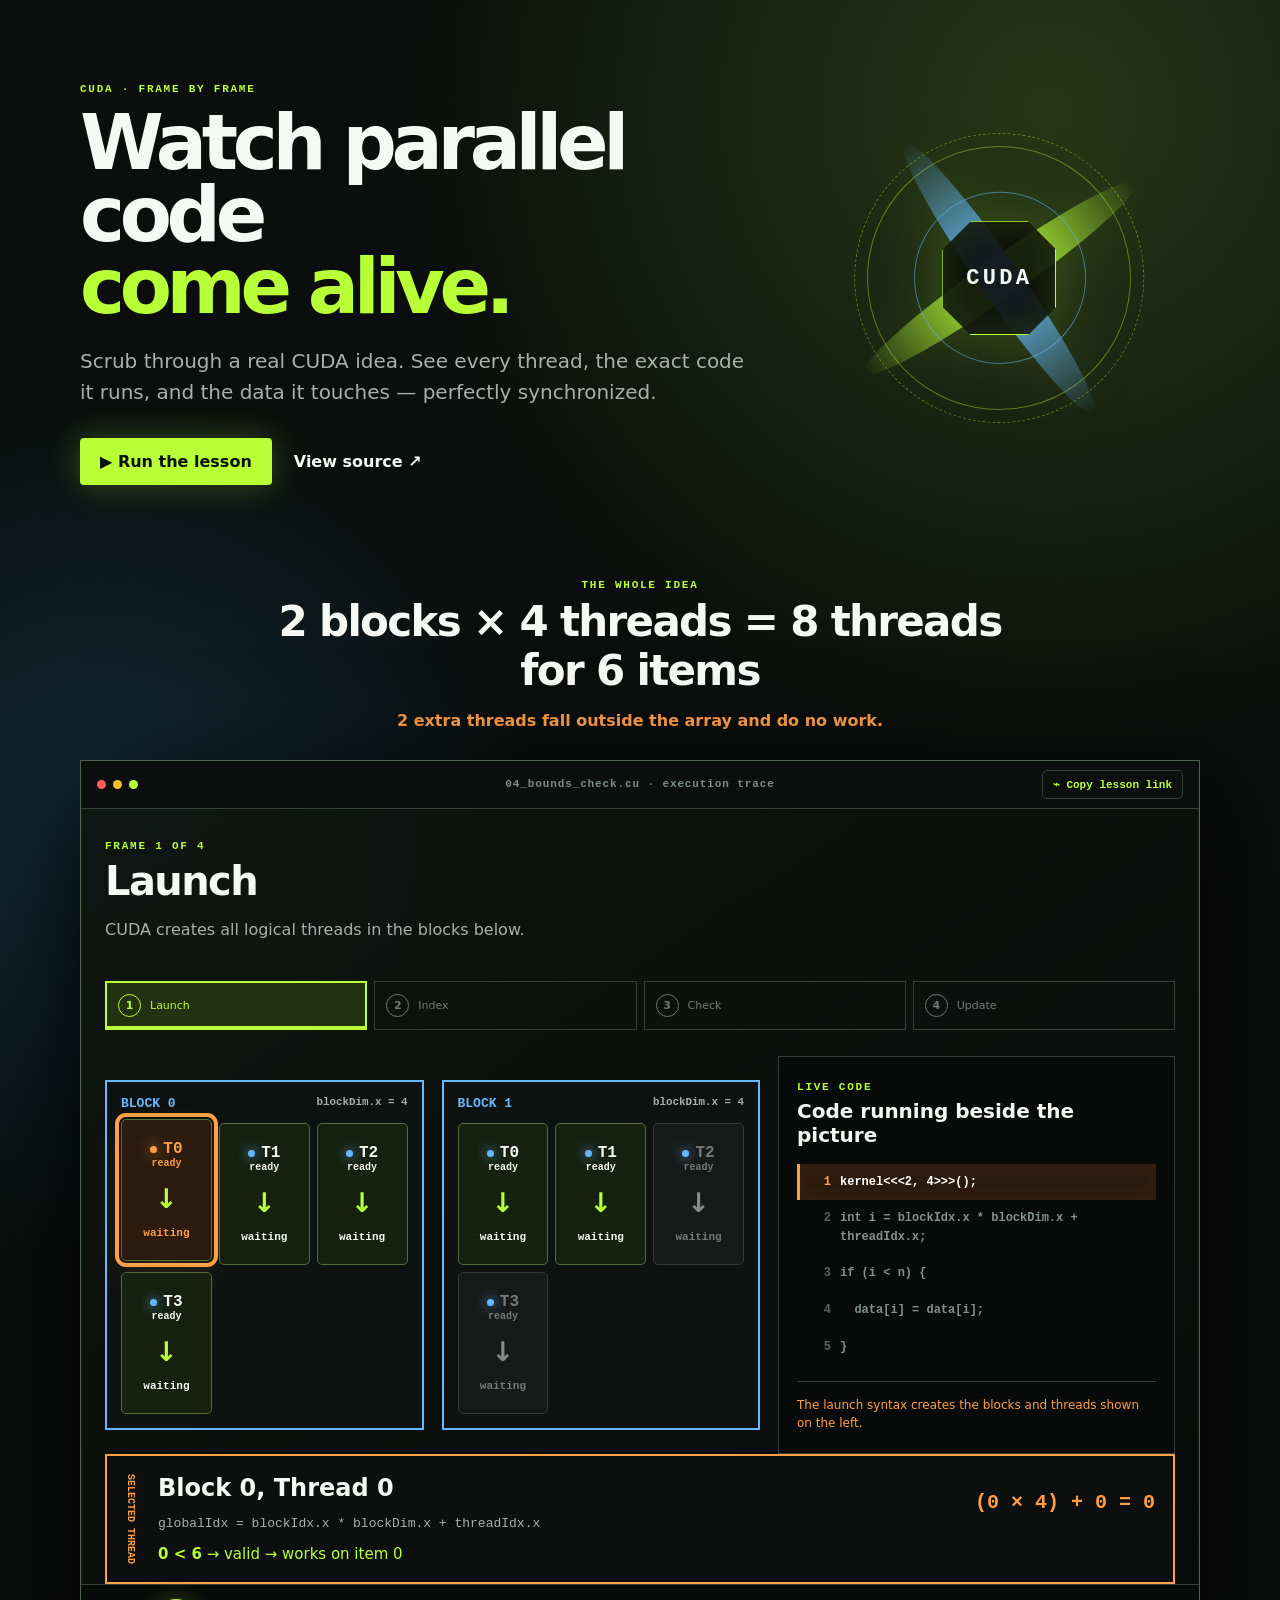
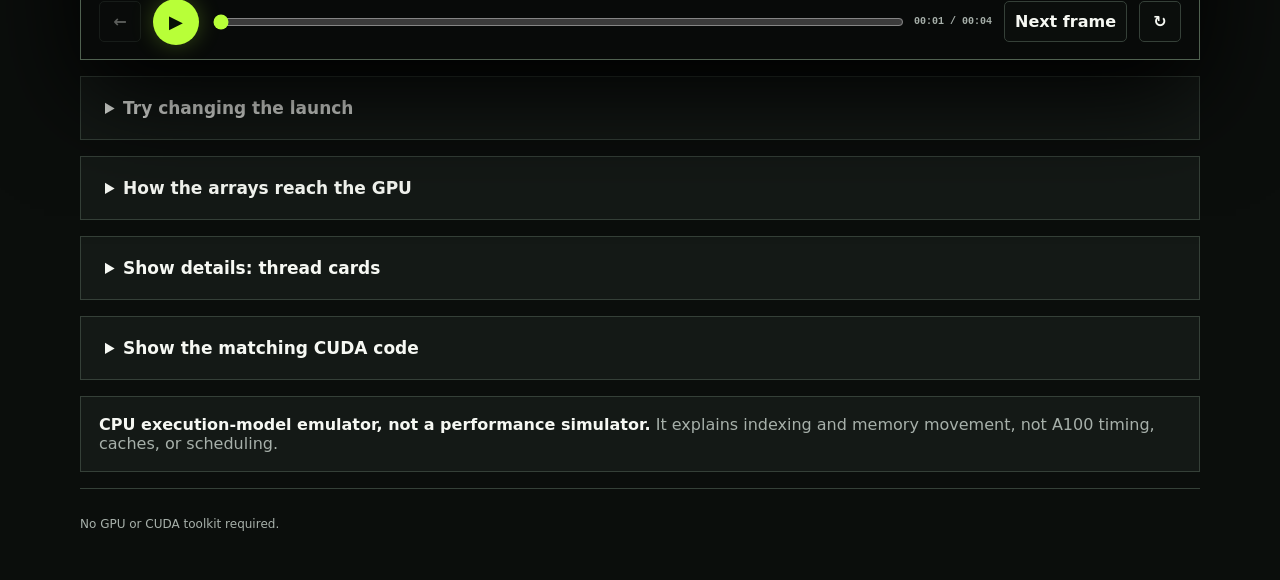
==== commit 14440176: "feat: add cinematic CUDA execution timeline" ====
--- a/visualizer/index.html
+++ b/visualizer/index.html
@@ -9,9 +9,13 @@
 </head>
 <body>
   <header class="hero compact-hero">
-    <p class="eyebrow">CUDA · VISUAL LAB</p>
-    <h1>How does a CUDA thread<br><span>choose its data?</span></h1>
-    <p>Every thread calculates one global index. Valid indices point to array items; extra threads do nothing.</p>
+    <div class="hero-orbit" aria-hidden="true"><i></i><i></i><i></i><span>CUDA</span></div>
+    <div class="hero-copy">
+      <p class="eyebrow">CUDA · FRAME BY FRAME</p>
+      <h1>Watch parallel code<br><span>come alive.</span></h1>
+      <p>Scrub through a real CUDA idea. See every thread, the exact code it runs, and the data it touches — perfectly synchronized.</p>
+      <div class="hero-actions"><a href="#story-canvas" class="hero-button">▶ Run the lesson</a><a href="https://github.com/barvhaim/cuda-kernels-a100-beginners" class="ghost-link">View source ↗</a></div>
+    </div>
   </header>
 
   <main>
@@ -22,27 +26,42 @@
         <p id="launch-consequence">Two extra threads fall outside the array and do no work.</p>
       </div>
 
-      <div class="mapping-head">
-        <div><span class="step-label" id="step-number">STEP 1 OF 4</span><h2 id="step-title">Launch the threads</h2><p id="step-explanation" aria-live="polite"></p></div>
-        <div class="step-controls"><button id="previous-step" type="button">← Back</button><button id="play-step" class="primary" type="button">Next →</button><button id="reset-step" type="button">Restart</button></div>
-      </div>
-      <ol class="pipeline four-steps" id="pipeline" aria-label="Four indexing steps"></ol>
+      <div class="cinema-stage">
+        <div class="cinema-bar">
+          <div class="window-dots"><i></i><i></i><i></i></div>
+          <span>bounds_check.cu · execution trace</span>
+          <div class="cinema-actions"><button id="copy-lesson-link" type="button">⌁ Copy lesson link</button></div>
+        </div>
+        <div class="mapping-head">
+          <div><span class="step-label" id="step-number">FRAME 1 OF 4</span><h2 id="step-title">Launch the threads</h2><p id="step-explanation" aria-live="polite"></p></div>
+        </div>
+        <ol class="pipeline four-steps" id="pipeline" aria-label="Four indexing frames"></ol>
 
-      <div class="lesson-columns">
+        <div class="lesson-columns">
         <div id="mapping-view" class="mapping-view" aria-label="Thread to array mapping"></div>
         <aside class="inline-code-panel" aria-labelledby="inline-code-title">
           <div class="code-panel-head"><span class="step-label">LIVE CODE</span><h3 id="inline-code-title">Code running beside the picture</h3></div>
           <div id="inline-code" class="inline-code" aria-live="polite"></div>
           <p id="code-explanation" class="code-explanation"></p>
         </aside>
-      </div>
+        </div>
 
-      <div class="selected-calculation">
-        <span>SELECTED THREAD</span>
-        <div id="selected-plain"></div>
-        <code>globalIdx = blockIdx.x * blockDim.x + threadIdx.x</code>
-        <strong id="formula-example"></strong>
-        <p id="bounds-result"></p>
+        <div class="selected-calculation">
+          <span>SELECTED THREAD</span>
+          <div id="selected-plain"></div>
+          <code>globalIdx = blockIdx.x * blockDim.x + threadIdx.x</code>
+          <strong id="formula-example"></strong>
+          <p id="bounds-result"></p>
+        </div>
+
+        <div class="timeline-deck">
+          <button id="previous-step" type="button" aria-label="Previous frame">←</button>
+          <button id="play-timeline" class="play-button" type="button" aria-label="Play timeline">▶</button>
+          <input id="frame-scrubber" type="range" min="0" max="3" value="0" step="1" aria-label="Execution frame">
+          <span id="timeline-time">00:00 / 00:04</span>
+          <button id="play-step" type="button">Next frame</button>
+          <button id="reset-step" type="button">↻</button>
+        </div>
       </div>
     </section>
 
--- a/visualizer/styles.css
+++ b/visualizer/styles.css
@@ -1,3 +1,12 @@
 :root{color-scheme:dark;--bg:#0b0e0c;--panel:#151a17;--line:#354038;--ink:#f6f8f3;--muted:#a7b0aa;--green:#b8ff38;--orange:#ff9e45;--blue:#65b8ff;font-family:Inter,ui-sans-serif,system-ui,sans-serif}*{box-sizing:border-box}body{margin:0;background:var(--bg);color:var(--ink)}body:before{content:"";position:fixed;inset:0;pointer-events:none;opacity:.22;background-image:linear-gradient(#ffffff08 1px,transparent 1px),linear-gradient(90deg,#ffffff08 1px,transparent 1px);background-size:32px 32px}.hero,main,footer{width:min(1120px,calc(100% - 32px));margin:auto}.hero{padding:58px 0 34px}.compact-hero{padding:34px 0 22px}.eyebrow,.step-label{color:var(--green);font:800 11px ui-monospace,monospace;letter-spacing:.16em}.hero h1{font-size:clamp(54px,9vw,100px);line-height:.84;letter-spacing:-.07em;margin:12px 0 22px}.hero h1 span{color:var(--green)}.hero>p:last-child{color:var(--muted);font-size:20px;max-width:650px;line-height:1.5}h2{font-size:clamp(25px,4vw,40px);letter-spacing:-.04em;margin:5px 0}h3{font-size:19px;margin:30px 0 12px}section,.details-panel,.truth-note{border:1px solid var(--line);background:#151a17f2;margin:16px 0}.controls{padding:22px;display:grid;grid-template-columns:1.2fr repeat(4,1fr);gap:20px;align-items:end}.controls label{color:var(--muted);font-size:12px;font-weight:700;display:grid;gap:8px}.controls output{float:right;color:var(--green)}select,button{background:#0b0e0c;color:var(--ink);border:1px solid var(--line);border-radius:5px;padding:10px;font:inherit}input{width:100%;accent-color:var(--green)}button{cursor:pointer;font-weight:750}button:disabled{opacity:.35;cursor:not-allowed}.primary{background:var(--green);border-color:var(--green);color:#111}.story-canvas{padding:30px;border-top:4px solid var(--green)}.story-top{display:flex;justify-content:space-between;gap:28px;align-items:end}.story-top p{color:var(--muted);font-size:17px;margin:10px 0 0}.step-controls{display:flex;gap:8px;flex-wrap:wrap}.pipeline{display:grid;grid-template-columns:repeat(5,1fr);gap:7px;padding:0;margin:26px 0;list-style:none}.pipeline li{display:flex;gap:9px;align-items:center;color:#6f7872;border:1px solid var(--line);padding:11px;font-size:11px}.pipeline li b{border:1px solid currentColor;border-radius:50%;min-width:23px;height:23px;display:grid;place-items:center}.pipeline li.done{color:var(--muted);background:#17200f}.pipeline li.current{color:var(--green);border:2px solid var(--green);background:#22310f}.big-formula{display:grid;grid-template-columns:auto 1fr auto;gap:14px;align-items:center;background:var(--green);color:#0b0e0c;padding:16px 20px}.big-formula span{font-size:12px;font-weight:800}.big-formula code{font-size:clamp(14px,2vw,20px);font-weight:800}.big-formula strong{background:#0b0e0c;color:var(--orange);padding:10px;font:800 17px ui-monospace,monospace}.machine-map{display:grid;grid-template-columns:1fr .5fr 1fr .5fr 1.4fr .5fr;gap:10px;align-items:center;min-height:240px}.scene-node,.grid-picture{border:1px solid var(--line);min-height:180px;padding:18px;display:flex;flex-direction:column;align-items:center;justify-content:center;gap:12px;opacity:.25;transition:.35s}.scene-node.visible,.grid-picture.visible,.scene-node:first-child{opacity:1}.scene-node.focus,.grid-picture.focus{border:3px solid var(--green);box-shadow:0 0 28px #b8ff3820;transform:translateY(-4px)}.icon{width:62px;height:62px;display:grid;place-items:center;border:2px solid currentColor;box-shadow:7px 7px #050605;font:800 14px ui-monospace,monospace}.icon.cpu{color:var(--blue)}.icon.gpu{color:var(--green)}.scene-node small{color:var(--muted);font:700 15px ui-monospace,monospace}.arrow,.return-arrow{color:#59615c;text-align:center;font:700 10px ui-monospace,monospace}.arrow b,.return-arrow b{display:block;font-size:40px}.arrow.moving,.return-arrow.moving{color:var(--green);text-shadow:0 0 12px var(--green);animation:pulse .7s infinite alternate}.grid-picture label{color:var(--green);font:800 11px ui-monospace,monospace;letter-spacing:.18em}.block-picture{border:2px solid var(--blue);padding:13px;text-align:center}.block-picture>span{display:block;color:var(--blue);font:800 10px ui-monospace,monospace;margin-bottom:8px}.chosen-thread{border:2px solid var(--orange);color:var(--orange);padding:9px;font:800 11px ui-monospace,monospace}.chosen-thread strong{display:block;font-size:17px;margin-top:4px}.target-arrow{font-size:25px;color:#59615c}.target-arrow.moving-down{color:var(--orange);animation:down .6s infinite alternate}.target-item{border:1px dashed #646d67;color:var(--muted);padding:8px 11px;font:700 11px ui-monospace,monospace}.target-item.filled{border:2px solid var(--orange);color:var(--orange);background:#2b1a0d}.memory-story{border-top:1px solid var(--line);margin-top:28px;padding-top:2px}.hint{color:var(--orange);font-size:12px}.memory-row{margin:13px 0}.memory-row>b{display:block;color:var(--muted);font:700 11px ui-monospace,monospace;margin-bottom:7px}.device-row{border-left:3px solid var(--green);padding-left:10px}.output-row{border-left:3px solid var(--orange);padding-left:10px}.result-row{background:#1d2814;padding:10px}.memory-divider{text-align:center;color:var(--green);font:700 10px ui-monospace,monospace;margin:15px}.cells{display:grid;grid-template-columns:repeat(auto-fit,minmax(48px,1fr));gap:5px}.cell{position:relative;min-height:54px;display:grid;place-items:center;border:1px solid var(--line);background:#0d110e;font:800 14px ui-monospace,monospace}.cell:after{content:attr(data-index);position:absolute;top:3px;left:5px;color:#667069;font-size:9px}.cell.result{color:var(--green);border-color:var(--green)}.cell.thread-target{outline:3px solid var(--orange);outline-offset:1px;color:var(--orange);background:#2b1a0d;z-index:1}.details-panel summary{cursor:pointer;padding:21px 24px;font-size:17px;font-weight:800}.details-panel[open] summary{border-bottom:1px solid var(--line);color:var(--green)}.details-body{padding:24px}.details-heading{display:flex;justify-content:space-between;align-items:end}.legend{color:var(--muted);font-size:11px}.dot{display:inline-block;width:9px;height:9px;border-radius:50%;margin-left:9px}.dot.active{background:var(--green)}.dot.idle{background:#59615c}.stats{display:grid;grid-template-columns:repeat(4,1fr);gap:7px;margin:18px 0}.stat{border:1px solid var(--line);padding:12px}.stat b{display:block;color:var(--green);font:800 22px ui-monospace,monospace}.stat span{color:var(--muted);font-size:11px}.blocks{display:grid;gap:9px}.block{border:1px solid var(--line);padding:12px}.block header{color:var(--blue);font:800 11px ui-monospace,monospace;margin-bottom:8px}.threads{display:grid;grid-template-columns:repeat(auto-fit,minmax(60px,1fr));gap:5px}.thread{min-height:53px;text-align:left;background:#1a2513;border-color:#50683a}.thread small,.thread b{display:block;font-family:ui-monospace,monospace}.thread.idle{background:#181a18;color:#69706b;border-color:#333}.thread.selected{outline:2px solid var(--orange);color:var(--orange)}.inspector{border-left:3px solid var(--orange);background:#21170f;padding:14px;margin-top:12px;color:var(--muted)}pre{background:#080a09;border-left:3px solid var(--blue);padding:20px;overflow:auto;color:#cde7ff;line-height:1.7}.lesson-link,.lesson-link a{color:var(--muted)}.lesson-link a{color:var(--green)}.truth-note{padding:18px;color:var(--muted)}.truth-note strong{color:var(--ink)}
 .lesson-summary{border-left:4px solid var(--green);padding:4px 0 4px 18px;margin-bottom:26px}.lesson-columns{display:grid;grid-template-columns:minmax(0,1.65fr) minmax(300px,1fr);gap:18px;align-items:start}.inline-code-panel{position:sticky;top:16px;border:1px solid var(--line);background:#080a09;min-height:100%;padding:18px}.code-panel-head h3{margin:5px 0 17px;font-size:20px}.inline-code{font:700 12px/1.55 ui-monospace,monospace}.code-line{display:grid;grid-template-columns:24px minmax(0,1fr);gap:9px;padding:9px 7px;border-left:3px solid transparent;color:#849189;transition:.2s}.code-line>span{color:#59635c;text-align:right}.code-line code{white-space:pre-wrap;overflow-wrap:anywhere}.code-line.current{border-left-color:var(--orange);background:#2b1a0d;color:#fff;box-shadow:inset 0 0 20px #ff9e4510}.code-line.current>span{color:var(--orange)}.code-explanation{border-top:1px solid var(--line);margin:16px 0 0;padding-top:14px;color:var(--orange);font-size:12px;line-height:1.5}.lesson-summary h2{font-size:clamp(25px,4vw,42px)}.lesson-summary p{color:var(--orange);font-weight:700}.mapping-head{display:flex;align-items:end;justify-content:space-between;gap:20px}.mapping-head p{color:var(--muted)}.four-steps{grid-template-columns:repeat(4,1fr)}.mapping-view{display:grid;grid-template-columns:repeat(2,1fr);gap:18px;margin:24px 0}.mapping-block{border:2px solid var(--blue);padding:14px;background:#0d1110}.mapping-block header{display:flex;justify-content:space-between;color:var(--blue);font:800 13px ui-monospace,monospace;margin-bottom:12px}.mapping-block header small{color:var(--muted)}.mapping-threads{display:grid;grid-template-columns:repeat(auto-fit,minmax(82px,1fr));gap:7px}.mapping-lane{display:grid;grid-template-rows:auto 34px auto;place-items:center;min-height:142px;padding:8px;background:#15200f;border:1px solid #536c3b}.mapping-lane.extra{background:#171918;border-color:#343936;color:#747b76}.mapping-lane.selected{outline:4px solid var(--orange);outline-offset:2px;background:#2b1a0d;color:var(--orange)}.lane-thread{font:800 16px ui-monospace,monospace}.lane-thread small{display:block;font-size:10px}.lane-arrow{font-size:27px;color:var(--green)}.extra .lane-arrow{color:#858b87}.lane-target{font:800 11px ui-monospace,monospace}.selected-calculation{display:grid;grid-template-columns:auto 1fr auto;gap:12px 22px;align-items:center;background:#0c0f0d;border:2px solid var(--orange);padding:18px}.selected-calculation>span{grid-row:1/4;color:var(--orange);font:800 10px ui-monospace,monospace;writing-mode:vertical-rl}.selected-calculation div{font-size:24px;font-weight:800}.selected-calculation code{color:var(--muted)}.selected-calculation strong{grid-column:3;grid-row:1/3;color:var(--orange);font:800 20px ui-monospace,monospace}.selected-calculation p{margin:0;color:var(--green);font-size:15px}.launch-details .controls{margin:0;border:0}.compact-hero h1{font-size:clamp(42px,7vw,76px);line-height:.95}.compact-hero>p:last-child{max-width:830px}
+/* CUDA · frame by frame */
+body{background:radial-gradient(circle at 82% 5%,#263716 0,transparent 28%),radial-gradient(circle at 8% 38%,#0e2a37 0,transparent 24%),var(--bg);overflow-x:hidden}
+.hero.compact-hero{min-height:540px;display:grid;grid-template-columns:1.25fr .75fr;align-items:center;gap:50px;padding:72px 0;position:relative}.hero-copy{grid-column:1}.hero-copy>p:not(.eyebrow){color:var(--muted);font-size:20px;max-width:680px;line-height:1.55}.hero-actions{display:flex;align-items:center;gap:22px;margin-top:30px}.hero-button,.ghost-link{font-weight:800;text-decoration:none}.hero-button{color:#071006;background:var(--green);padding:14px 20px;border-radius:4px;box-shadow:0 0 32px #b8ff3840}.ghost-link{color:var(--ink)}.hero-orbit{grid-column:2;grid-row:1;position:relative;width:min(330px,34vw);aspect-ratio:1;margin:auto;display:grid;place-items:center;filter:drop-shadow(0 0 28px #b8ff3835)}.hero-orbit:before,.hero-orbit:after,.hero-orbit i{content:"";position:absolute;border:1px solid #b8ff3866;border-radius:50%;inset:10%;transform:rotate(55deg)}.hero-orbit:after{inset:24%;border-color:#65b8ff88;transform:rotate(-35deg)}.hero-orbit i:nth-child(1){inset:0 44%;border:0;background:linear-gradient(transparent,var(--green),transparent);animation:orbit-spin 4s linear infinite}.hero-orbit i:nth-child(2){inset:44% 0;border:0;background:linear-gradient(90deg,transparent,var(--blue),transparent);animation:orbit-spin 5s linear reverse infinite}.hero-orbit i:nth-child(3){inset:6%;border-style:dashed;animation:orbit-spin 18s linear infinite}.hero-orbit span{width:114px;height:114px;border:1px solid var(--green);background:#0b0e0ce8;display:grid;place-items:center;font:900 22px ui-monospace,monospace;letter-spacing:.15em;box-shadow:inset 0 0 35px #b8ff3825,0 0 35px #b8ff3825;clip-path:polygon(25% 0,75% 0,100% 25%,100% 75%,75% 100%,25% 100%,0 75%,0 25%)}
+.story-canvas{background:transparent;border:0;padding:0}.lesson-summary{max-width:780px;margin:0 auto 30px;text-align:center;border:0;padding:0}.cinema-stage{border:1px solid #506150;background:linear-gradient(145deg,#101511f5,#080b09f7);box-shadow:0 35px 100px #000,0 0 0 1px #b8ff380c inset;position:relative;overflow:hidden}.cinema-stage:after{content:"";position:absolute;inset:0;pointer-events:none;background:repeating-linear-gradient(0deg,transparent 0 3px,#ffffff05 4px);mix-blend-mode:screen}.cinema-bar{min-height:48px;border-bottom:1px solid var(--line);background:#0b0e0c;display:grid;grid-template-columns:1fr auto 1fr;align-items:center;padding:0 16px;color:#7e8c82;font:700 11px ui-monospace,monospace;letter-spacing:.08em}.window-dots{display:flex;gap:7px}.window-dots i{width:9px;height:9px;border-radius:50%;background:#ff5d56}.window-dots i:nth-child(2){background:#ffbd2e}.window-dots i:nth-child(3){background:var(--green)}.cinema-actions{justify-self:end}.cinema-actions button{font-size:11px;padding:7px 10px;color:var(--green)}.cinema-stage>.mapping-head,.cinema-stage>.pipeline,.cinema-stage>.lesson-columns,.cinema-stage>.selected-calculation{margin-left:24px;margin-right:24px}.cinema-stage>.mapping-head{margin-top:25px}.pipeline li{cursor:pointer;position:relative;overflow:hidden}.pipeline li.current:after{content:"";position:absolute;left:0;bottom:0;height:2px;width:100%;background:var(--green);animation:frame-progress 1.25s linear}.mapping-lane{position:relative;overflow:hidden;transition:transform .35s,opacity .35s,background .35s,box-shadow .35s}.mapping-lane .thread-spark{display:inline-block;width:7px;height:7px;border-radius:50%;background:var(--blue);margin-right:6px;box-shadow:0 0 12px var(--blue)}.mapping-lane.indexed .lane-thread{color:var(--blue)}.mapping-lane.accepted{box-shadow:inset 0 -5px 18px #b8ff3815}.mapping-lane.committed{background:#203a12;border-color:var(--green);box-shadow:0 0 18px #b8ff381b}.mapping-lane.committed .lane-target{color:var(--green);text-shadow:0 0 8px #b8ff3870}.mapping-lane.rejected{opacity:.42;filter:saturate(.25)}.mapping-lane.rejected .lane-arrow{color:#ff5d56}.mapping-lane.selected{opacity:1;filter:none;transform:translateY(-4px);box-shadow:0 12px 35px #ff9e4524}.mapping-lane.selected .thread-spark{background:var(--orange);box-shadow:0 0 14px var(--orange)}body[data-frame="1"] .lane-arrow{animation:down .6s infinite alternate}body[data-frame="2"] .mapping-lane.accepted .lane-arrow,body[data-frame="3"] .mapping-lane.committed .lane-arrow{animation:down .45s infinite alternate}.timeline-deck{position:relative;z-index:2;display:grid;grid-template-columns:auto auto 1fr auto auto auto;gap:12px;align-items:center;border-top:1px solid var(--line);padding:14px 18px;background:#080a09}.timeline-deck button{min-width:42px}.timeline-deck .play-button{width:46px;height:46px;border-radius:50%;padding:0;background:var(--green);color:#071006;border:0;box-shadow:0 0 22px #b8ff3840;font-size:18px}.timeline-deck input{accent-color:var(--green)}.timeline-deck span{font:700 10px ui-monospace,monospace;color:var(--muted)}
+@keyframes orbit-spin{to{transform:rotate(415deg)}}@keyframes frame-progress{from{transform:translateX(-100%)}to{transform:translateX(0)}}
+@media(prefers-reduced-motion:reduce){*,*:before,*:after{animation:none!important;transition:none!important}}
+@media(max-width:900px){.hero.compact-hero{grid-template-columns:1fr;min-height:auto;padding:48px 0}.hero-orbit{display:none}.hero-copy{grid-column:1}.cinema-bar{grid-template-columns:auto 1fr}.cinema-bar>span{display:none}.timeline-deck{grid-template-columns:auto auto 1fr auto}.timeline-deck #play-step,.timeline-deck #reset-step{display:none}}
+@media(max-width:560px){.hero-actions{align-items:flex-start;flex-direction:column}.cinema-stage>.mapping-head,.cinema-stage>.pipeline,.cinema-stage>.lesson-columns,.cinema-stage>.selected-calculation{margin-left:12px;margin-right:12px}.timeline-deck{gap:7px;padding:10px}.timeline-deck span{display:none}}
+
 footer{border-top:1px solid var(--line);padding:28px 0 48px;color:var(--muted);font-size:12px}@keyframes pulse{to{transform:scale(1.08)}}@keyframes down{to{transform:translateY(6px)}}@media(max-width:900px){.controls{grid-template-columns:1fr 1fr}.controls>div{grid-column:1/-1}.lesson-columns{grid-template-columns:1fr}.inline-code-panel{position:static}.machine-map{grid-template-columns:1fr}.arrow b{transform:rotate(90deg)}.return-arrow b{transform:rotate(-90deg)}.pipeline{grid-template-columns:1fr}.big-formula{grid-template-columns:1fr}.story-top{align-items:flex-start;flex-direction:column}.stats{grid-template-columns:1fr 1fr}}@media(max-width:560px){.hero{padding-top:38px}.controls{grid-template-columns:1fr}.story-canvas{padding:18px}.step-controls{width:100%}.step-controls button{flex:1}.details-heading{align-items:flex-start;flex-direction:column}.cells{grid-template-columns:repeat(4,1fr)}}
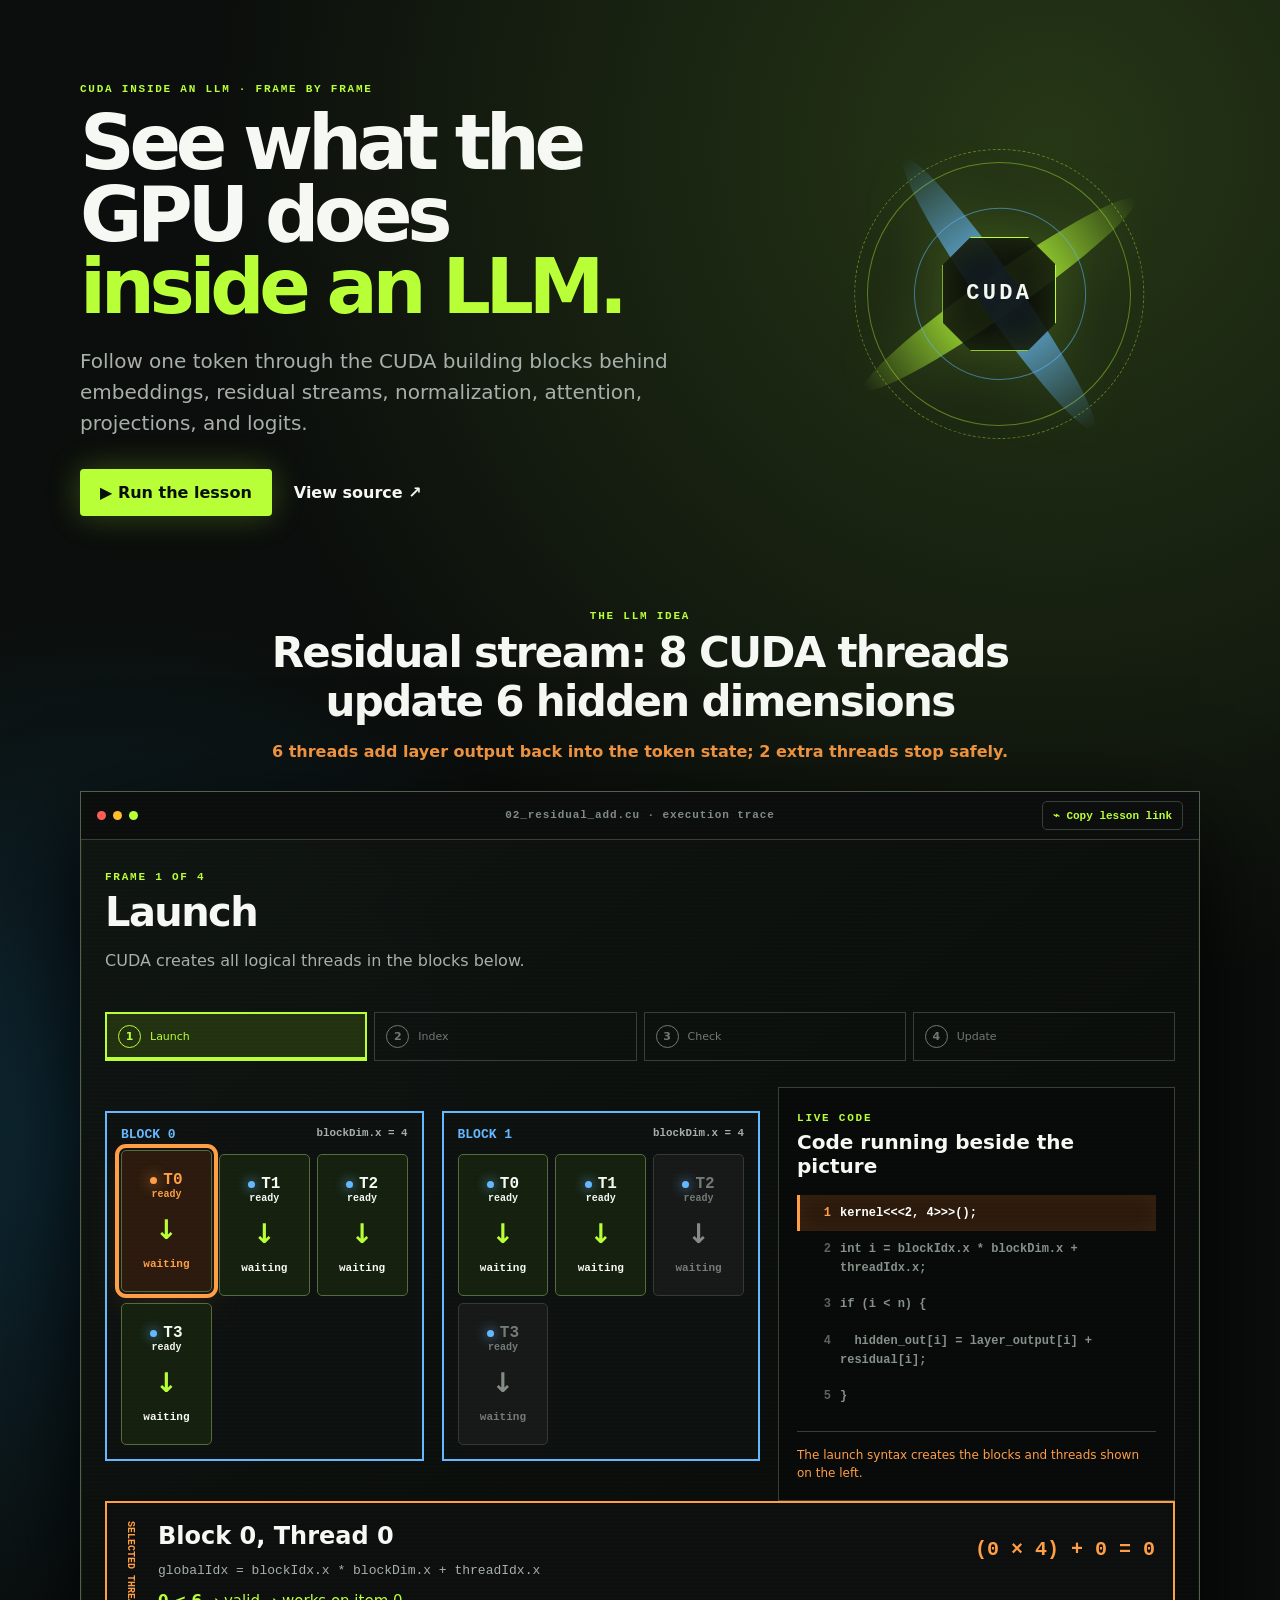
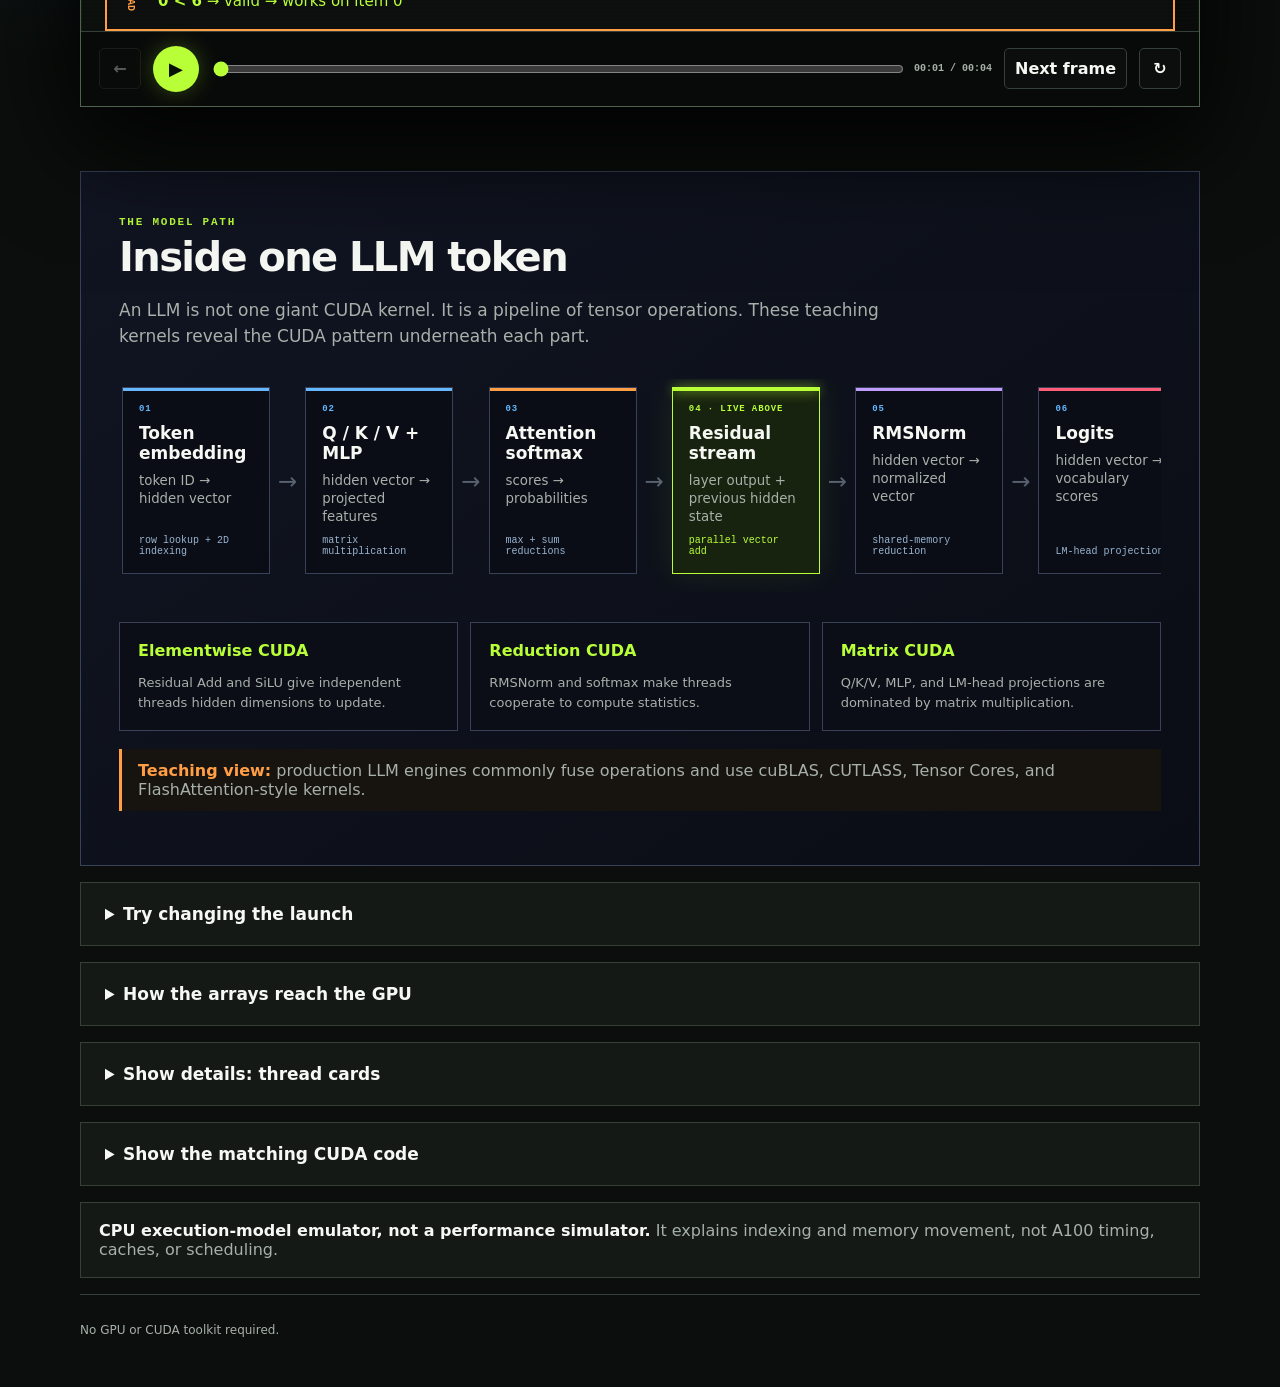
==== commit 054a0002: "feat: visualize CUDA building blocks inside LLMs" ====
--- a/visualizer/index.html
+++ b/visualizer/index.html
@@ -11,9 +11,9 @@
   <header class="hero compact-hero">
     <div class="hero-orbit" aria-hidden="true"><i></i><i></i><i></i><span>CUDA</span></div>
     <div class="hero-copy">
-      <p class="eyebrow">CUDA · FRAME BY FRAME</p>
-      <h1>Watch parallel code<br><span>come alive.</span></h1>
-      <p>Scrub through a real CUDA idea. See every thread, the exact code it runs, and the data it touches — perfectly synchronized.</p>
+      <p class="eyebrow">CUDA INSIDE AN LLM · FRAME BY FRAME</p>
+      <h1>See what the GPU does<br><span>inside an LLM.</span></h1>
+      <p>Follow one token through the CUDA building blocks behind embeddings, residual streams, normalization, attention, projections, and logits.</p>
       <div class="hero-actions"><a href="#story-canvas" class="hero-button">▶ Run the lesson</a><a href="https://github.com/barvhaim/cuda-kernels-a100-beginners" class="ghost-link">View source ↗</a></div>
     </div>
   </header>
@@ -21,9 +21,9 @@
   <main>
     <section id="story-canvas" class="story-canvas" aria-labelledby="step-title">
       <div class="lesson-summary">
-        <span class="step-label">THE WHOLE IDEA</span>
-        <h2 id="launch-summary">2 blocks × 4 threads = 8 threads for 6 items</h2>
-        <p id="launch-consequence">Two extra threads fall outside the array and do no work.</p>
+        <span class="step-label">THE LLM IDEA</span>
+        <h2 id="launch-summary">Residual stream: 8 CUDA threads update 6 hidden dimensions</h2>
+        <p id="launch-consequence">Each valid thread adds one layer output value back into the token's hidden state.</p>
       </div>
 
       <div class="cinema-stage">
@@ -65,11 +65,38 @@
       </div>
     </section>
 
+    <section id="llm-kernel-map" class="llm-kernel-map" aria-labelledby="llm-map-title">
+      <div class="llm-map-intro">
+        <span class="step-label">THE MODEL PATH</span>
+        <h2 id="llm-map-title">Inside one LLM token</h2>
+        <p>An LLM is not one giant CUDA kernel. It is a pipeline of tensor operations. These teaching kernels reveal the CUDA pattern underneath each part.</p>
+      </div>
+      <div class="token-flow" aria-label="LLM CUDA kernel pipeline">
+        <a class="llm-node embedding" href="../llm_examples/01_token_embedding.cu"><span>01</span><b>Token embedding</b><small>token ID → hidden vector</small><code>row lookup + 2D indexing</code></a>
+        <i>→</i>
+        <a class="llm-node projection" href="../llm_examples/07_linear_projection.cu"><span>02</span><b>Q / K / V + MLP</b><small>hidden vector → projected features</small><code>matrix multiplication</code></a>
+        <i>→</i>
+        <a class="llm-node attention" href="../llm_examples/06_attention_softmax.cu"><span>03</span><b>Attention softmax</b><small>scores → probabilities</small><code>max + sum reductions</code></a>
+        <i>→</i>
+        <a class="llm-node residual active" href="../llm_examples/02_residual_add.cu"><span>04 · LIVE ABOVE</span><b>Residual stream</b><small>layer output + previous hidden state</small><code>parallel vector add</code></a>
+        <i>→</i>
+        <a class="llm-node norm" href="../llm_examples/04_rmsnorm.cu"><span>05</span><b>RMSNorm</b><small>hidden vector → normalized vector</small><code>shared-memory reduction</code></a>
+        <i>→</i>
+        <a class="llm-node logits" href="../llm_examples/07_linear_projection.cu"><span>06</span><b>Logits</b><small>hidden vector → vocabulary scores</small><code>LM-head projection</code></a>
+      </div>
+      <div class="llm-patterns">
+        <article><b>Elementwise CUDA</b><p>Residual Add and SiLU give independent threads hidden dimensions to update.</p></article>
+        <article><b>Reduction CUDA</b><p>RMSNorm and softmax make threads cooperate to compute statistics.</p></article>
+        <article><b>Matrix CUDA</b><p>Q/K/V, MLP, and LM-head projections are dominated by matrix multiplication.</p></article>
+      </div>
+      <p class="production-note"><strong>Teaching view:</strong> production LLM engines commonly fuse operations and use cuBLAS, CUTLASS, Tensor Cores, and FlashAttention-style kernels.</p>
+    </section>
+
     <details class="details-panel launch-details">
       <summary>Try changing the launch</summary>
       <section class="controls" aria-labelledby="controls-title">
         <div><span class="step-label">EXPERIMENT</span><h2 id="controls-title">Change one number</h2></div>
-        <label>Example<select id="example"><option value="indexing">Global indexing</option><option value="bounds" selected>Bounds check</option><option value="vector-add">Vector addition</option><option value="grid-stride">Grid-stride loop</option></select></label>
+        <label>Example<select id="example"><option value="residual-add" selected>LLM · Residual stream</option><option value="vector-add">Foundation · Vector addition</option><option value="indexing">Foundation · Global indexing</option><option value="bounds">Foundation · Bounds check</option><option value="grid-stride">LLM · Activation loop</option></select></label>
         <label>Blocks <output id="blocks-value">2</output><input id="blocks" type="range" min="1" max="8" value="2"></label>
         <label>Threads / block <output id="threads-value">4</output><input id="threads" type="range" min="1" max="16" value="4"></label>
         <label>Array length <output id="data-value">6</output><input id="data-size" type="range" min="1" max="48" value="6"></label>
--- a/visualizer/styles.css
+++ b/visualizer/styles.css
@@ -9,4 +9,8 @@
 @media(max-width:900px){.hero.compact-hero{grid-template-columns:1fr;min-height:auto;padding:48px 0}.hero-orbit{display:none}.hero-copy{grid-column:1}.cinema-bar{grid-template-columns:auto 1fr}.cinema-bar>span{display:none}.timeline-deck{grid-template-columns:auto auto 1fr auto}.timeline-deck #play-step,.timeline-deck #reset-step{display:none}}
 @media(max-width:560px){.hero-actions{align-items:flex-start;flex-direction:column}.cinema-stage>.mapping-head,.cinema-stage>.pipeline,.cinema-stage>.lesson-columns,.cinema-stage>.selected-calculation{margin-left:12px;margin-right:12px}.timeline-deck{gap:7px;padding:10px}.timeline-deck span{display:none}}
 
+/* LLM kernel path */
+.llm-kernel-map{padding:38px;margin-top:64px;background:linear-gradient(145deg,#111522,#0a0d15);border-color:#394158;overflow:hidden}.llm-map-intro{max-width:760px}.llm-map-intro p{color:var(--muted);font-size:17px;line-height:1.55}.token-flow{display:grid;grid-template-columns:repeat(11,auto);align-items:stretch;gap:8px;margin:30px 0;overflow-x:auto;padding:8px 3px 18px}.token-flow>i{display:grid;place-items:center;color:#596271;font-style:normal;font-size:23px}.llm-node{min-width:148px;min-height:174px;padding:16px;border:1px solid #394158;background:#0a0d15;color:var(--ink);text-decoration:none;display:flex;flex-direction:column;gap:9px;position:relative;transition:.25s}.llm-node:before{content:"";height:3px;position:absolute;left:0;right:0;top:0;background:var(--blue)}.llm-node span{color:var(--blue);font:800 9px ui-monospace,monospace;letter-spacing:.1em}.llm-node b{font-size:17px}.llm-node small{color:var(--muted);line-height:1.35}.llm-node code{margin-top:auto;color:#9ab5d2;font-size:10px}.llm-node:hover{transform:translateY(-6px);border-color:var(--blue);box-shadow:0 16px 30px #0008}.llm-node.active{border-color:var(--green);background:#17230e;box-shadow:0 0 30px #b8ff3818}.llm-node.active:before{background:var(--green);box-shadow:0 0 12px var(--green)}.llm-node.active span,.llm-node.active code{color:var(--green)}.llm-node.attention:before{background:var(--orange)}.llm-node.norm:before{background:#c19cff}.llm-node.logits:before{background:#ff5c7a}.llm-patterns{display:grid;grid-template-columns:repeat(3,1fr);gap:12px}.llm-patterns article{border:1px solid #394158;padding:18px;background:#0b0e16}.llm-patterns b{color:var(--green)}.llm-patterns p{color:var(--muted);font-size:13px;line-height:1.5;margin-bottom:0}.production-note{border-left:3px solid var(--orange);padding:12px 16px;margin-top:18px;color:var(--muted);background:#17130e}.production-note strong{color:var(--orange)}
+@media(max-width:760px){.llm-kernel-map{padding:22px}.llm-patterns{grid-template-columns:1fr}.token-flow{grid-template-columns:repeat(6,150px)}}
+
 footer{border-top:1px solid var(--line);padding:28px 0 48px;color:var(--muted);font-size:12px}@keyframes pulse{to{transform:scale(1.08)}}@keyframes down{to{transform:translateY(6px)}}@media(max-width:900px){.controls{grid-template-columns:1fr 1fr}.controls>div{grid-column:1/-1}.lesson-columns{grid-template-columns:1fr}.inline-code-panel{position:static}.machine-map{grid-template-columns:1fr}.arrow b{transform:rotate(90deg)}.return-arrow b{transform:rotate(-90deg)}.pipeline{grid-template-columns:1fr}.big-formula{grid-template-columns:1fr}.story-top{align-items:flex-start;flex-direction:column}.stats{grid-template-columns:1fr 1fr}}@media(max-width:560px){.hero{padding-top:38px}.controls{grid-template-columns:1fr}.story-canvas{padding:18px}.step-controls{width:100%}.step-controls button{flex:1}.details-heading{align-items:flex-start;flex-direction:column}.cells{grid-template-columns:repeat(4,1fr)}}
